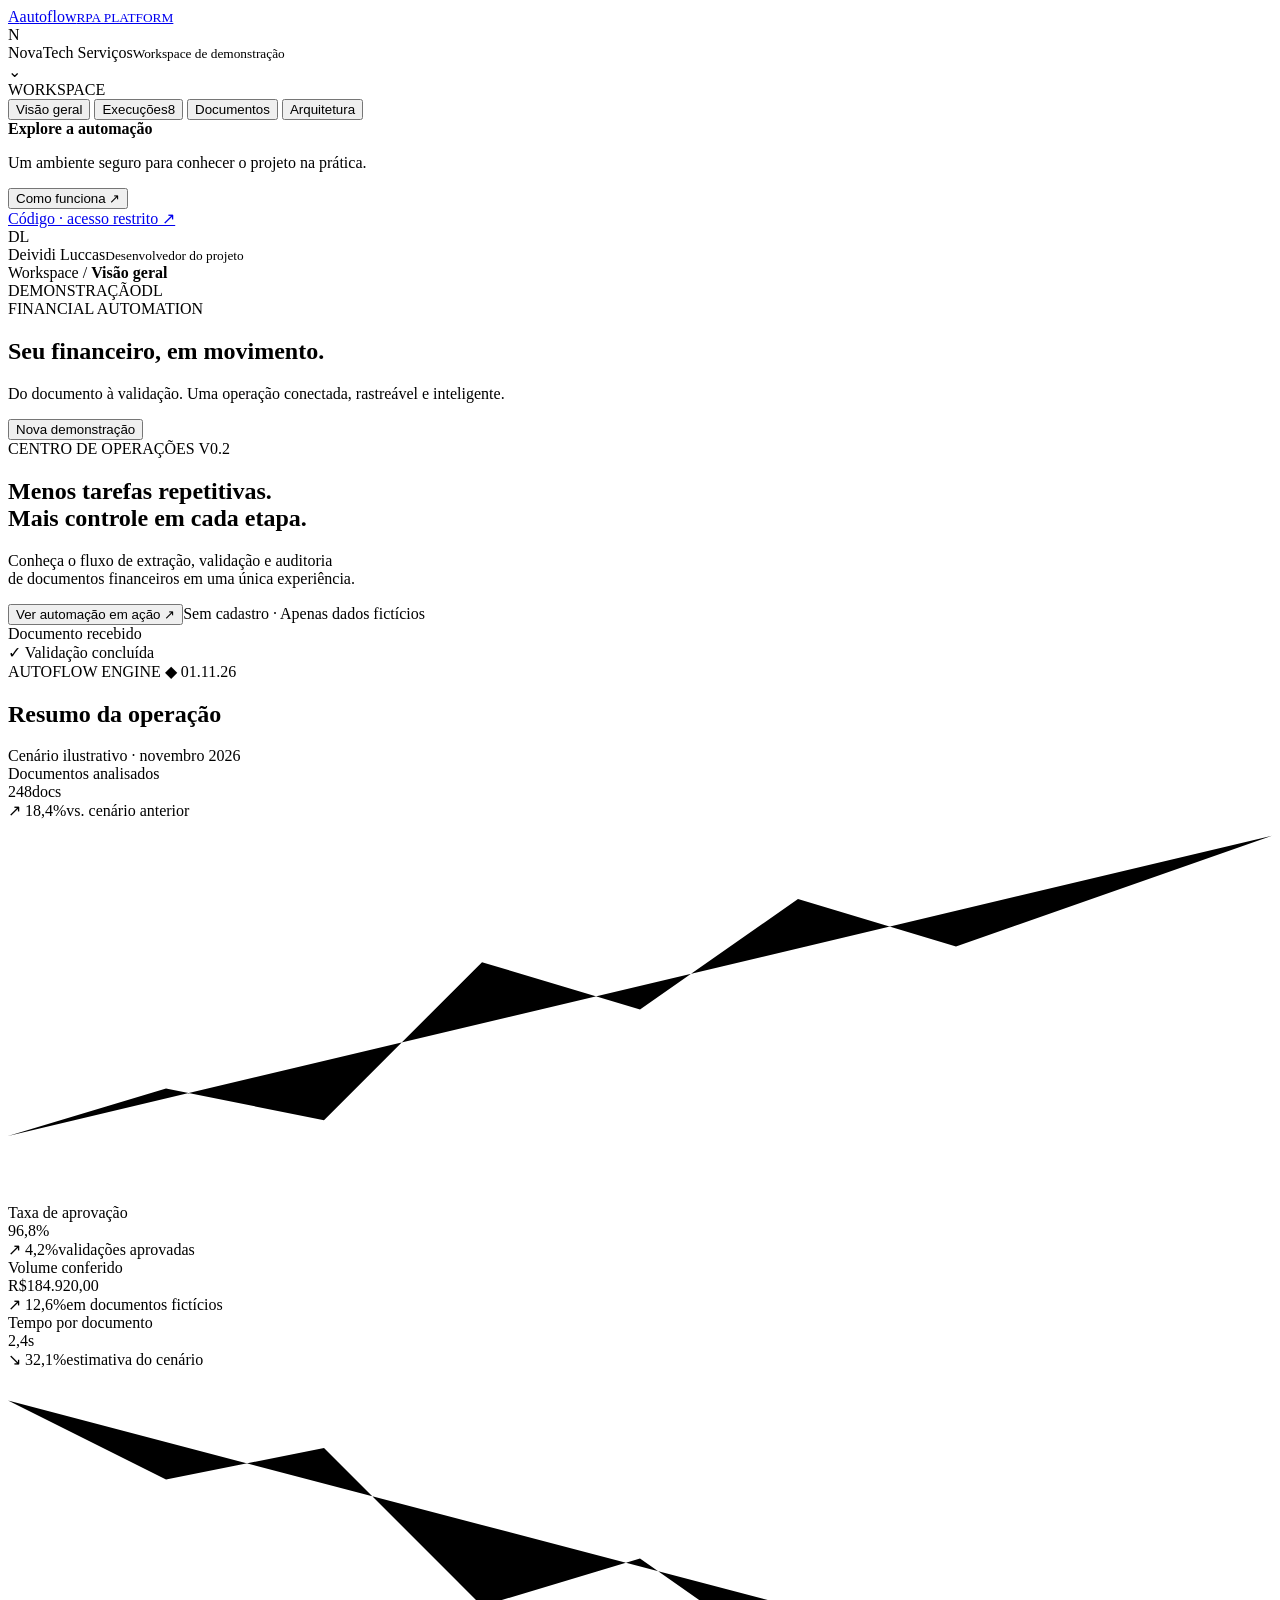
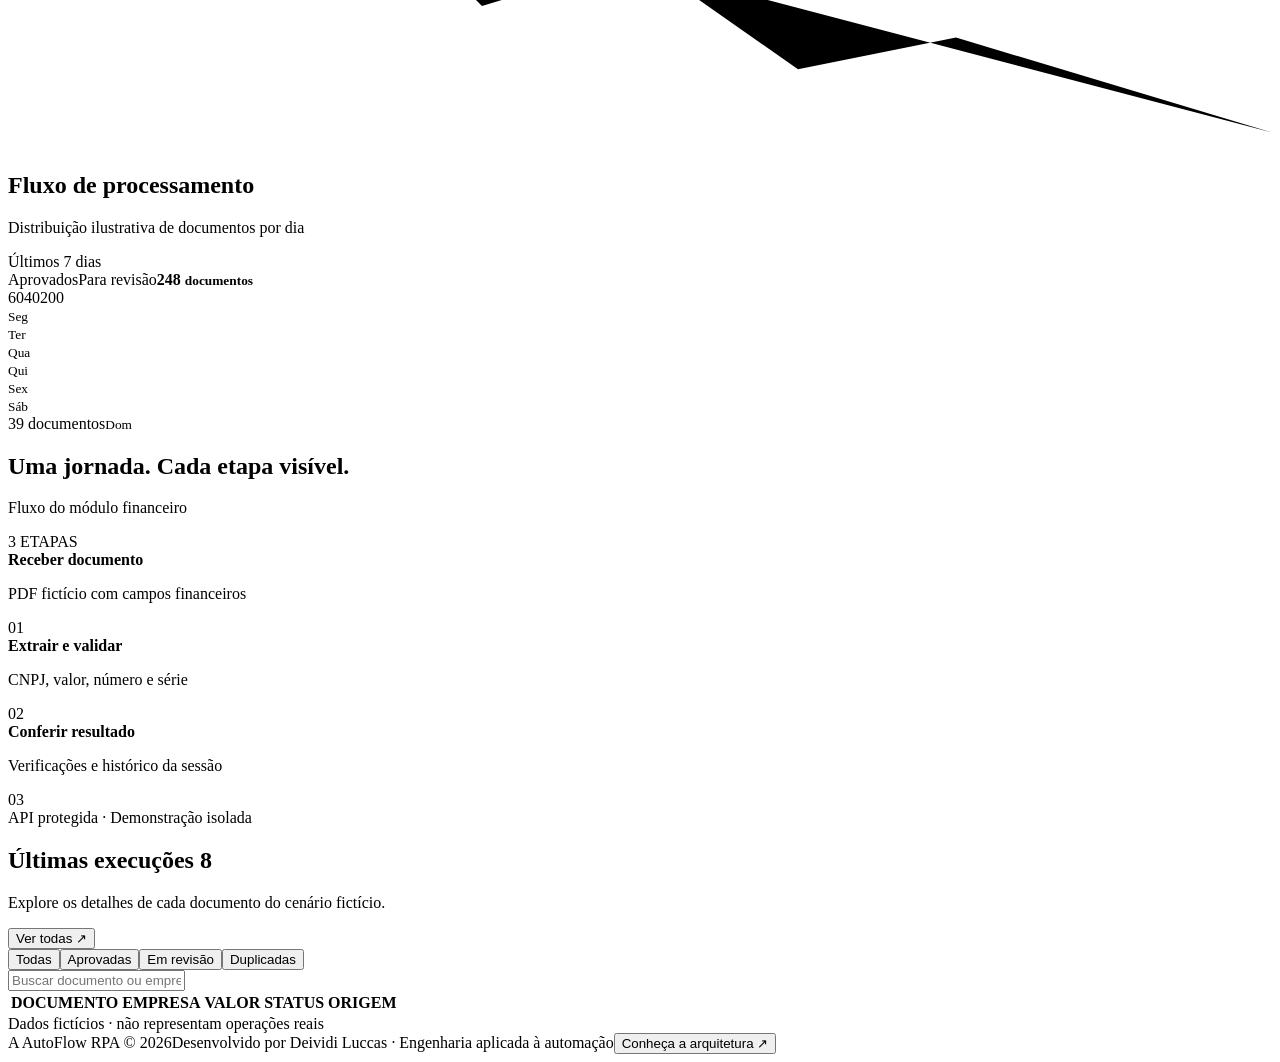
==== backend/app/static/index.html @ 74c620d6 "security: protect demo rate limits uploads browser policies and dependency builds" ====
<!doctype html>
<html lang="pt-BR">
<head>
  <meta charset="UTF-8"><meta name="viewport" content="width=device-width,initial-scale=1">
  <title>AutoFlow RPA | Centro de operações</title>
  <meta name="description" content="Demonstração interativa do AutoFlow RPA: automação financeira, validação de documentos e auditoria.">
  <link rel="stylesheet" href="/assets/style.css?v=automation-1">
  <script src="/assets/app.js?v=automation-1" defer></script>
</head>
<body>
<div class="app-shell">
<aside class="sidebar">
  <a class="brand" href="/" aria-label="AutoFlow início"><span class="brand-symbol">A<span></span></span><span>auto<span class="brand-light">flow</span><small>RPA PLATFORM</small></span></a>
  <div class="workspace"><span class="workspace-avatar">N</span><div>NovaTech Serviços<small>Workspace de demonstração</small></div><span class="chevron">⌄</span></div>
  <span class="nav-label">WORKSPACE</span>
  <nav aria-label="Navegação principal">
    <button class="nav-item active" data-view="overview"><span data-icon="dashboard"></span>Visão geral<span class="nav-active-dot"></span></button>
    <button class="nav-item" data-view="history"><span data-icon="activity"></span>Execuções<span class="nav-count">8</span></button>
    <button class="nav-item" id="nav-documents"><span data-icon="file"></span>Documentos</button>
    <button class="nav-item" id="nav-architecture"><span data-icon="layers"></span>Arquitetura</button>
  </nav>
  <div class="sidebar-bottom"><div class="demo-card"><span class="tiny-orbit"></span><strong>Explore a automação</strong><p>Um ambiente seguro para conhecer o projeto na prática.</p><button id="tour-button">Como funciona <span>↗</span></button></div><a class="source-link" href="https://github.com/DeividiLuccasdev/autoflow-rpa" target="_blank" rel="noopener"><span data-icon="code"></span>Código · acesso restrito ↗</a><div class="profile"><span class="profile-avatar">DL</span><div>Deividi Luccas<small>Desenvolvedor do projeto</small></div></div></div>
</aside>
<main>
  <header class="topbar"><div class="breadcrumb">Workspace <span>/</span> <strong id="breadcrumb-name">Visão geral</strong></div><div class="topbar-right"><span class="demo-badge"><i></i> DEMONSTRAÇÃO</span><a href="/docs" target="_blank" rel="noopener" class="icon-link" aria-label="Documentação da API"><span data-icon="code"></span></a><span class="top-avatar">DL</span></div></header>
  <div class="content">
    <section class="page-heading"><div><div class="eyebrow"><span></span> FINANCIAL AUTOMATION</div><h1 id="page-title">Seu financeiro, em movimento.</h1><p>Do documento à validação. Uma operação conectada, rastreável e inteligente.</p></div><button class="primary-button" id="new-execution"><span data-icon="plus"></span>Nova demonstração</button></section>
    <section class="hero-panel" id="hero-panel"><div class="hero-copy"><div class="hero-kicker"><span class="live-dot"></span> CENTRO DE OPERAÇÕES <span class="version">V0.2</span></div><h2>Menos tarefas repetitivas.<br><span>Mais controle em cada etapa.</span></h2><p>Conheça o fluxo de extração, validação e auditoria<br class="desktop-break"> de documentos financeiros em uma única experiência.</p><div class="hero-actions"><button id="hero-start">Ver automação em ação <span>↗</span></button><span class="hero-note">Sem cadastro · Apenas dados fictícios</span></div></div><div class="orbital-art" aria-hidden="true"><div class="orbit orbit-one"></div><div class="orbit orbit-two"></div><div class="orbit orbit-three"></div><div class="orbit-cross"></div><div class="core"><span data-icon="bolt"></span></div><div class="orbit-tag tag-one"><span data-icon="file"></span> Documento recebido <i></i></div><div class="orbit-tag tag-two"><span class="check-mini">✓</span> Validação concluída</div><div class="orbit-coordinate">AUTOFLOW ENGINE <span>◆</span> 01.11.26</div><div class="spark spark-one"></div><div class="spark spark-two"></div></div></section>
    <div class="section-top"><h2>Resumo da operação</h2><span class="muted-label"><i class="small-dot"></i> Cenário ilustrativo · novembro 2026</span></div>
    <section class="metrics" aria-label="Indicadores demonstrativos">
      <article class="metric-card"><div class="metric-label">Documentos analisados<span class="metric-icon cyan" data-icon="file"></span></div><div class="metric-value" id="metric-total">248<span class="metric-unit">docs</span></div><div class="metric-bottom"><span class="metric-trend">↗ 18,4%</span><span>vs. cenário anterior</span><svg viewBox="0 0 80 24" class="sparkline" aria-hidden="true"><path d="M0 20 L10 17 L20 19 L30 9 L40 12 L50 5 L60 8 L80 1"/></svg></div></article>
      <article class="metric-card"><div class="metric-label">Taxa de aprovação<span class="metric-icon purple" data-icon="shield"></span></div><div class="metric-value">96,8<span class="metric-unit">%</span></div><div class="metric-bottom"><span class="metric-trend">↗ 4,2%</span><span>validações aprovadas</span><div class="mini-bars" aria-hidden="true"><i></i><i></i><i></i><i></i><i></i><i></i><i></i></div></div></article>
      <article class="metric-card"><div class="metric-label">Volume conferido<span class="metric-icon green" data-icon="wallet"></span></div><div class="metric-value"><span class="currency">R$</span>184.920<span class="metric-unit">,00</span></div><div class="metric-bottom"><span class="metric-trend">↗ 12,6%</span><span>em documentos fictícios</span></div></article>
      <article class="metric-card"><div class="metric-label">Tempo por documento<span class="metric-icon orange" data-icon="clock"></span></div><div class="metric-value">2,4<span class="metric-unit">s</span></div><div class="metric-bottom"><span class="metric-trend">↘ 32,1%</span><span>estimativa do cenário</span><svg viewBox="0 0 80 24" class="sparkline purple-line" aria-hidden="true"><path d="M0 2 L10 7 L20 5 L30 15 L40 12 L50 19 L60 17 L80 23"/></svg></div></article>
    </section>
    <section class="middle-grid" id="middle-grid"><article class="panel chart-panel"><div class="panel-heading"><div><h2>Fluxo de processamento</h2><p>Distribuição ilustrativa de documentos por dia</p></div><span class="period-chip">Últimos 7 dias</span></div><div class="chart-legend"><span><i class="cyan-dot"></i>Aprovados</span><span><i class="purple-dot"></i>Para revisão</span><strong>248 <small>documentos</small></strong></div><div class="chart"><div class="chart-grid"><span>60</span><span>40</span><span>20</span><span>0</span></div><div class="bars" aria-label="Gráfico ilustrativo: 26 a 39 documentos por dia"><div><span class="bar" style="--h:48%;--r:9%"></span><small>Seg</small></div><div><span class="bar" style="--h:63%;--r:13%"></span><small>Ter</small></div><div><span class="bar" style="--h:55%;--r:7%"></span><small>Qua</small></div><div><span class="bar" style="--h:77%;--r:12%"></span><small>Qui</small></div><div><span class="bar" style="--h:68%;--r:8%"></span><small>Sex</small></div><div><span class="bar" style="--h:87%;--r:11%"></span><small>Sáb</small></div><div class="today-bar"><span class="chart-tooltip">39 documentos</span><span class="bar" style="--h:72%;--r:6%"></span><small>Dom</small></div></div></div></article><article class="panel pipeline-panel"><div class="panel-heading"><div><h2>Uma jornada. Cada etapa visível.</h2><p>Fluxo do módulo financeiro</p></div><span class="pipeline-badge">3 ETAPAS</span></div><div class="pipeline-step"><span class="step-node cyan"><span data-icon="file"></span></span><div><strong>Receber documento</strong><p>PDF fictício com campos financeiros</p></div><span class="step-number">01</span></div><div class="pipeline-step"><span class="step-node purple"><span data-icon="scan"></span></span><div><strong>Extrair e validar</strong><p>CNPJ, valor, número e série</p></div><span class="step-number">02</span></div><div class="pipeline-step"><span class="step-node green"><span data-icon="shield"></span></span><div><strong>Conferir resultado</strong><p>Verificações e histórico da sessão</p></div><span class="step-number">03</span></div><div class="pipeline-footer"><span data-icon="lock"></span>API protegida · Demonstração isolada</div></article></section>
    <section class="panel history-panel" id="history-panel"><div class="panel-heading"><div><h2>Últimas execuções <span class="count-pill" id="record-count">8</span></h2><p>Explore os detalhes de cada documento do cenário fictício.</p></div><button class="text-button" id="all-executions">Ver todas <span>↗</span></button></div><div class="table-toolbar"><div class="filter-tabs" role="group" aria-label="Filtrar execuções"><button class="selected" data-filter="all">Todas</button><button data-filter="approved">Aprovadas</button><button data-filter="review">Em revisão</button><button data-filter="duplicate">Duplicadas</button></div><label class="search-box"><span data-icon="search"></span><input id="search" placeholder="Buscar documento ou empresa" aria-label="Buscar documento ou empresa"></label></div><div class="table-scroll"><table><thead><tr><th>DOCUMENTO</th><th>EMPRESA</th><th>VALOR</th><th>STATUS</th><th>ORIGEM</th><th></th></tr></thead><tbody id="history-body"></tbody></table></div><div class="table-footer"><span id="table-summary"></span><span><i class="small-dot"></i> Dados fictícios · não representam operações reais</span></div></section>
    <footer class="footer"><span><span class="footer-logo">A</span> AutoFlow RPA <span>© 2026</span></span><span>Desenvolvido por Deividi Luccas <i>·</i> Engenharia aplicada à automação</span><button id="footer-architecture">Conheça a arquitetura ↗</button></footer>
  </div>
</main></div>
<dialog id="upload-dialog"><div class="dialog-header"><div><span class="eyebrow">EXPERIMENTE O AUTOFLOW</span><h2>Do PDF à validação.</h2></div><button class="close-button" aria-label="Fechar" data-close="upload-dialog">✕</button></div><p class="dialog-description">Baixe o documento fictício e envie-o abaixo. A extração usa o backend real; o resultado fica somente nesta sessão do navegador.</p><a class="sample-link" href="/demo/sample" download><span data-icon="file"></span><div>Nota fiscal de demonstração<small>PDF · NovaTech · R$ 123,45</small></div><span>Baixar exemplo ↓</span></a><label class="dropzone" id="dropzone"><input type="file" id="pdf-input" accept="application/pdf"><span class="upload-glyph" data-icon="upload"></span><strong>Clique ou arraste o PDF de exemplo</strong><small>Somente o documento fornecido · até 64 KB</small></label><div id="upload-result" aria-live="polite"></div><p class="privacy-note"><span data-icon="lock"></span>Nenhuma chave de API é exposta. Não envie documentos reais.</p></dialog>
<dialog id="details-dialog"><div class="dialog-header"><div><span class="eyebrow">RASTREABILIDADE</span><h2 id="detail-title"></h2></div><button class="close-button" aria-label="Fechar" data-close="details-dialog">✕</button></div><div id="detail-content"></div></dialog>
<dialog id="architecture-dialog"><div class="dialog-header"><div><span class="eyebrow">POR TRÁS DA EXPERIÊNCIA</span><h2>Construído para automatizar.</h2></div><button class="close-button" aria-label="Fechar" data-close="architecture-dialog">✕</button></div><p class="dialog-description">Projeto de portfólio independente, com empresas e documentos fictícios. A interface desta versão é servida pelo FastAPI.</p><div class="architecture-flow"><span>Interface web</span><b>→</b><span>FastAPI</span><b>→</b><span>PostgreSQL</span></div><div class="architecture-cards"><article><span data-icon="shield"></span><h3>Consistência</h3><p>Transações, restrições únicas e validações determinísticas.</p></article><article><span data-icon="activity"></span><h3>Processamento assíncrono</h3><p>Celery + Redis no projeto completo. Desativados nesta hospedagem gratuita.</p></article><article><span data-icon="code"></span><h3>Qualidade verificável</h3><p>Testes de integração e concorrência no PostgreSQL, CI e deploy após aprovação.</p></article></div><div class="scope-note"><strong>Escopo da demonstração</strong><p>Indicadores e histórico iniciais são ilustrativos. O PDF de exemplo passa pelo extrator real, sem gravar em banco público. Next.js, Playwright, OCR e IA são evoluções planejadas.</p></div><a class="primary-button architecture-source" href="https://github.com/DeividiLuccasdev/autoflow-rpa" target="_blank" rel="noopener">Ver repositório privado no GitHub ↗</a></dialog>
<dialog id="automation-dialog" class="automation-dialog"><div class="dialog-header"><div><span class="eyebrow">AUTOMAÇÃO EM AÇÃO</span><h2>Uma nota. Dois sistemas.</h2></div><button class="close-button" aria-label="Fechar" data-close="automation-dialog">✕</button></div><p class="dialog-description">O backend executa cada etapa: lê o PDF de exemplo, consulta a origem, confere valores, registra no destino e confirma o resultado.</p><div class="system-grid"><article><span class="system-label">01 / SISTEMA DE ORIGEM</span><h3>NovaTech ERP</h3><small>Conta a pagar CP-2026-0042</small><strong>R$ 123,45</strong><span class="system-state" id="source-state">Aguardando consulta</span></article><div class="system-arrow">→</div><article><span class="system-label">02 / SISTEMA DE DESTINO</span><h3>Orbit Finance</h3><small>Lançamentos desta sessão</small><strong id="target-count">0 registros</strong><span class="system-state" id="target-state">Aguardando automação</span></article></div><div id="automation-steps" class="automation-steps"></div><div id="automation-summary" aria-live="polite"></div><button class="primary-button automation-start" id="automation-start">Iniciar automação →</button><p class="privacy-note">Sistemas simulados · Estado temporário por até 15 minutos · Sem pagamentos reais</p></dialog>
<div id="toast" role="status"></div>
</body></html>
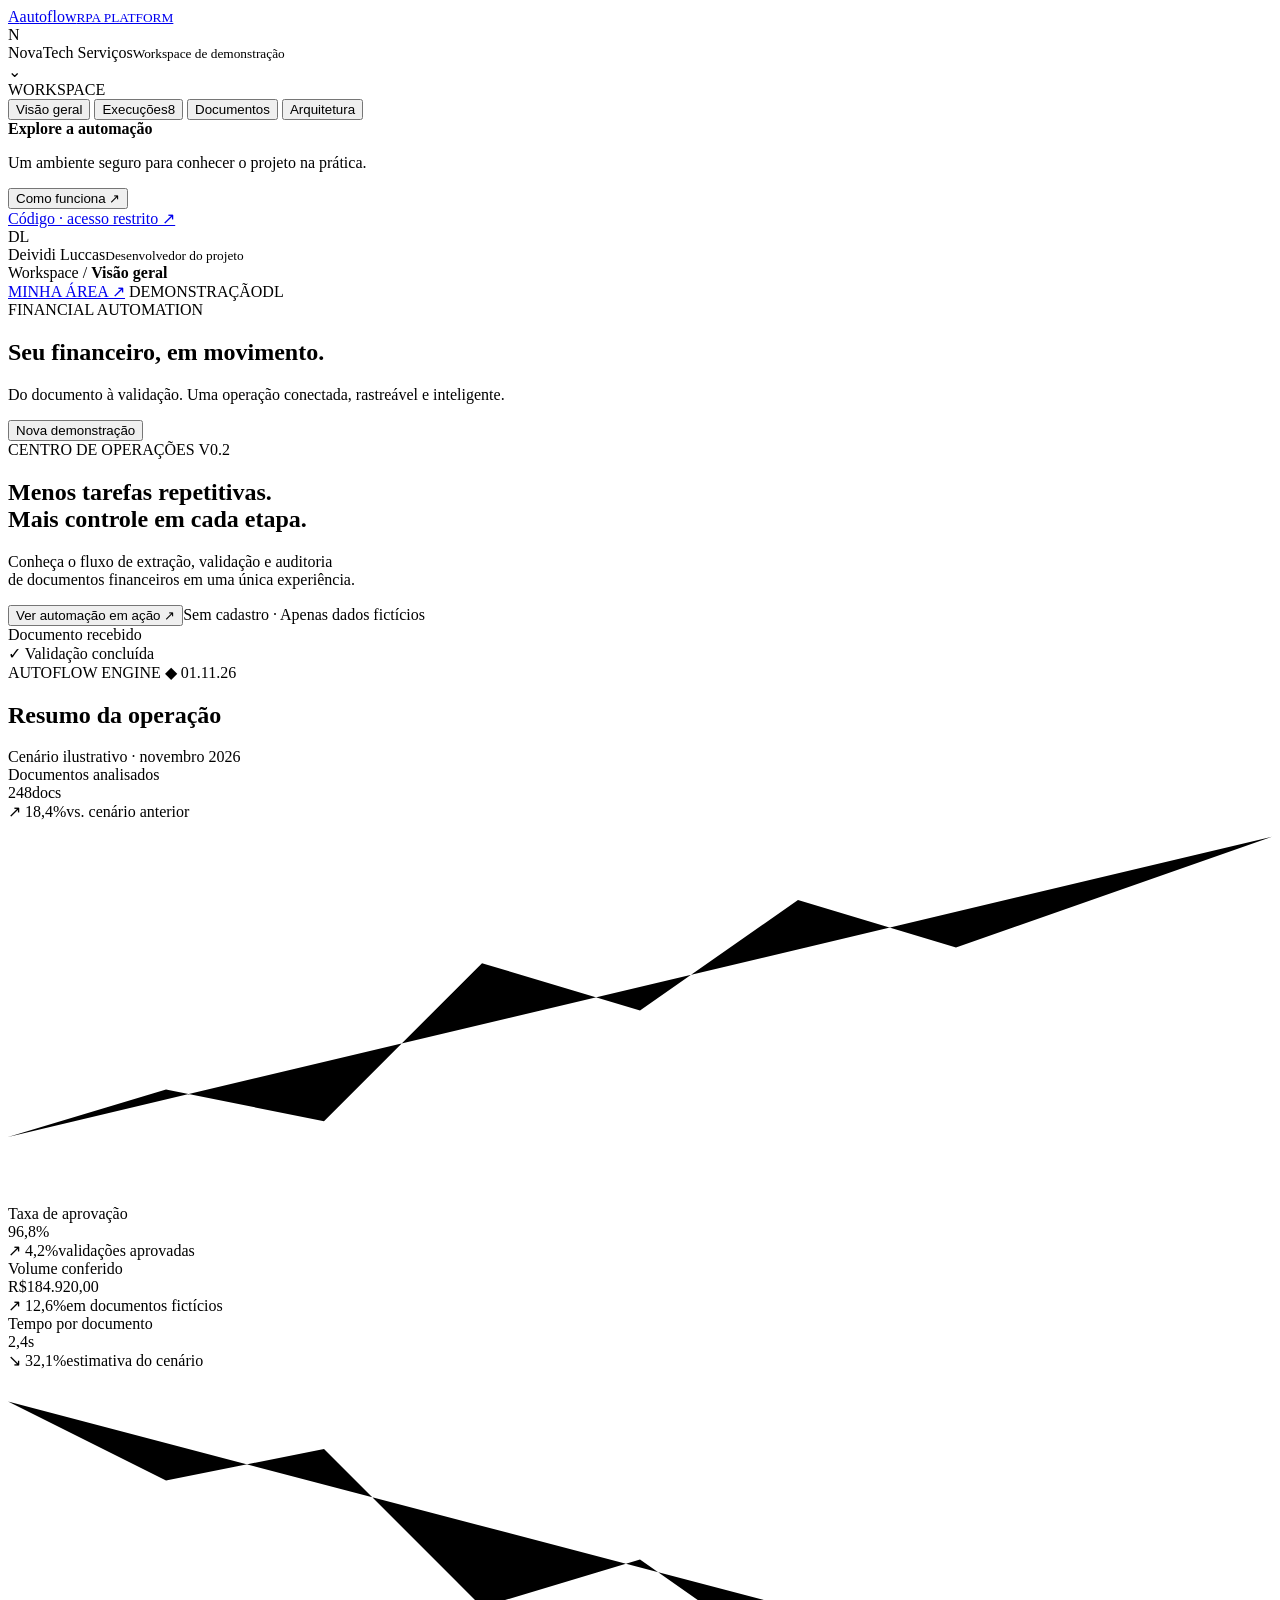
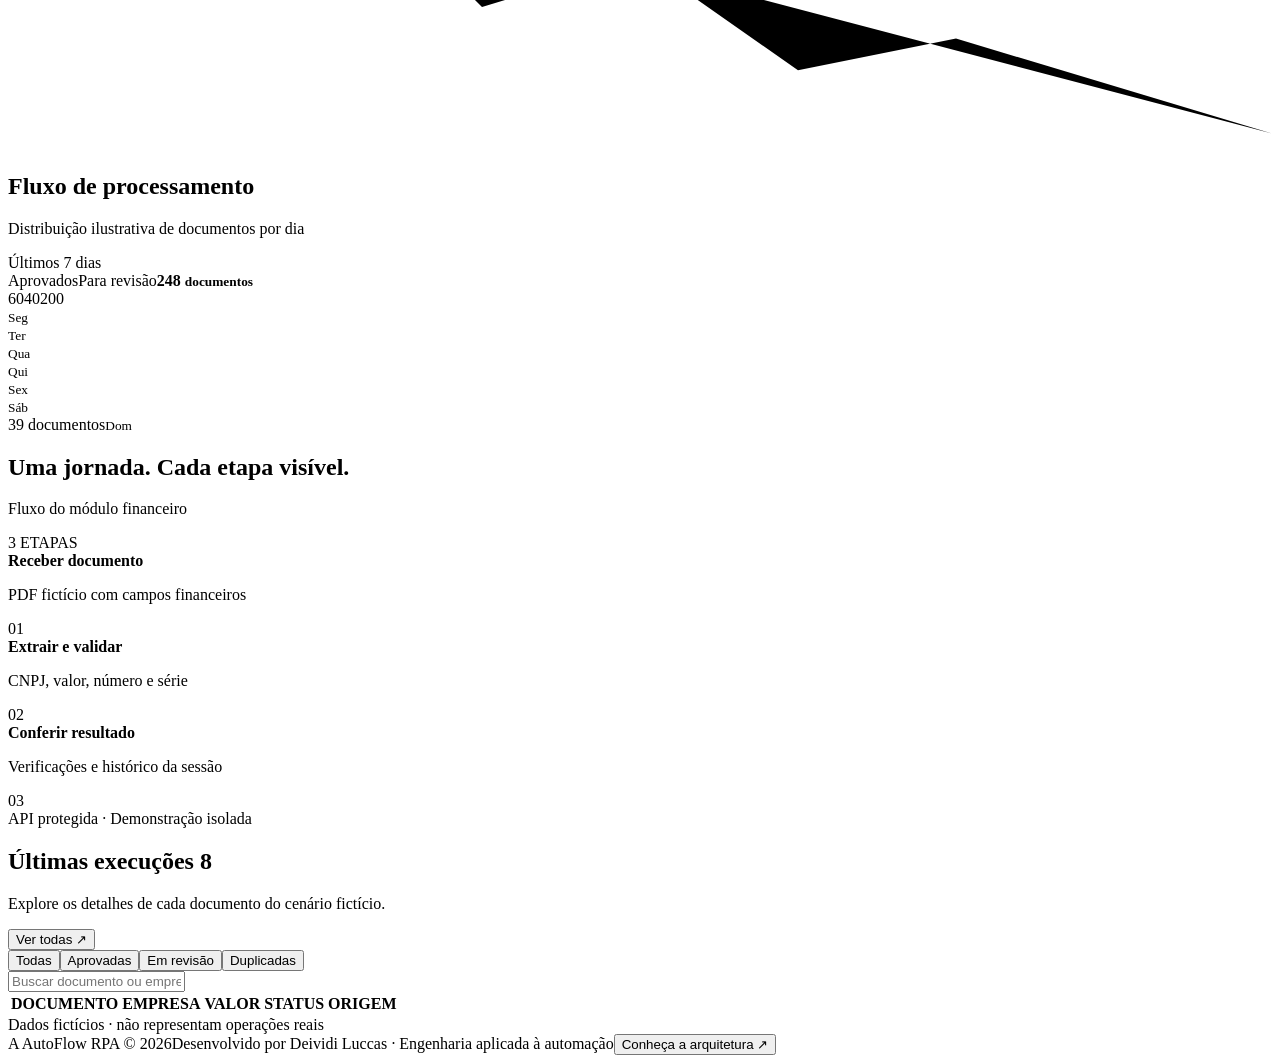
==== commit 70b64f42: "feat: invite-only accounts and owner-isolated financial workspace" ====
--- a/backend/app/static/index.html
+++ b/backend/app/static/index.html
@@ -22,7 +22,7 @@
   <div class="sidebar-bottom"><div class="demo-card"><span class="tiny-orbit"></span><strong>Explore a automação</strong><p>Um ambiente seguro para conhecer o projeto na prática.</p><button id="tour-button">Como funciona <span>↗</span></button></div><a class="source-link" href="https://github.com/DeividiLuccasdev/autoflow-rpa" target="_blank" rel="noopener"><span data-icon="code"></span>Código · acesso restrito ↗</a><div class="profile"><span class="profile-avatar">DL</span><div>Deividi Luccas<small>Desenvolvedor do projeto</small></div></div></div>
 </aside>
 <main>
-  <header class="topbar"><div class="breadcrumb">Workspace <span>/</span> <strong id="breadcrumb-name">Visão geral</strong></div><div class="topbar-right"><span class="demo-badge"><i></i> DEMONSTRAÇÃO</span><a href="/docs" target="_blank" rel="noopener" class="icon-link" aria-label="Documentação da API"><span data-icon="code"></span></a><span class="top-avatar">DL</span></div></header>
+  <header class="topbar"><div class="breadcrumb">Workspace <span>/</span> <strong id="breadcrumb-name">Visão geral</strong></div><div class="topbar-right"><a href="/workspace" class="demo-badge">MINHA ÁREA ↗</a><span class="demo-badge"><i></i> DEMONSTRAÇÃO</span><a href="/docs" target="_blank" rel="noopener" class="icon-link" aria-label="Documentação da API"><span data-icon="code"></span></a><span class="top-avatar">DL</span></div></header>
   <div class="content">
     <section class="page-heading"><div><div class="eyebrow"><span></span> FINANCIAL AUTOMATION</div><h1 id="page-title">Seu financeiro, em movimento.</h1><p>Do documento à validação. Uma operação conectada, rastreável e inteligente.</p></div><button class="primary-button" id="new-execution"><span data-icon="plus"></span>Nova demonstração</button></section>
     <section class="hero-panel" id="hero-panel"><div class="hero-copy"><div class="hero-kicker"><span class="live-dot"></span> CENTRO DE OPERAÇÕES <span class="version">V0.2</span></div><h2>Menos tarefas repetitivas.<br><span>Mais controle em cada etapa.</span></h2><p>Conheça o fluxo de extração, validação e auditoria<br class="desktop-break"> de documentos financeiros em uma única experiência.</p><div class="hero-actions"><button id="hero-start">Ver automação em ação <span>↗</span></button><span class="hero-note">Sem cadastro · Apenas dados fictícios</span></div></div><div class="orbital-art" aria-hidden="true"><div class="orbit orbit-one"></div><div class="orbit orbit-two"></div><div class="orbit orbit-three"></div><div class="orbit-cross"></div><div class="core"><span data-icon="bolt"></span></div><div class="orbit-tag tag-one"><span data-icon="file"></span> Documento recebido <i></i></div><div class="orbit-tag tag-two"><span class="check-mini">✓</span> Validação concluída</div><div class="orbit-coordinate">AUTOFLOW ENGINE <span>◆</span> 01.11.26</div><div class="spark spark-one"></div><div class="spark spark-two"></div></div></section>
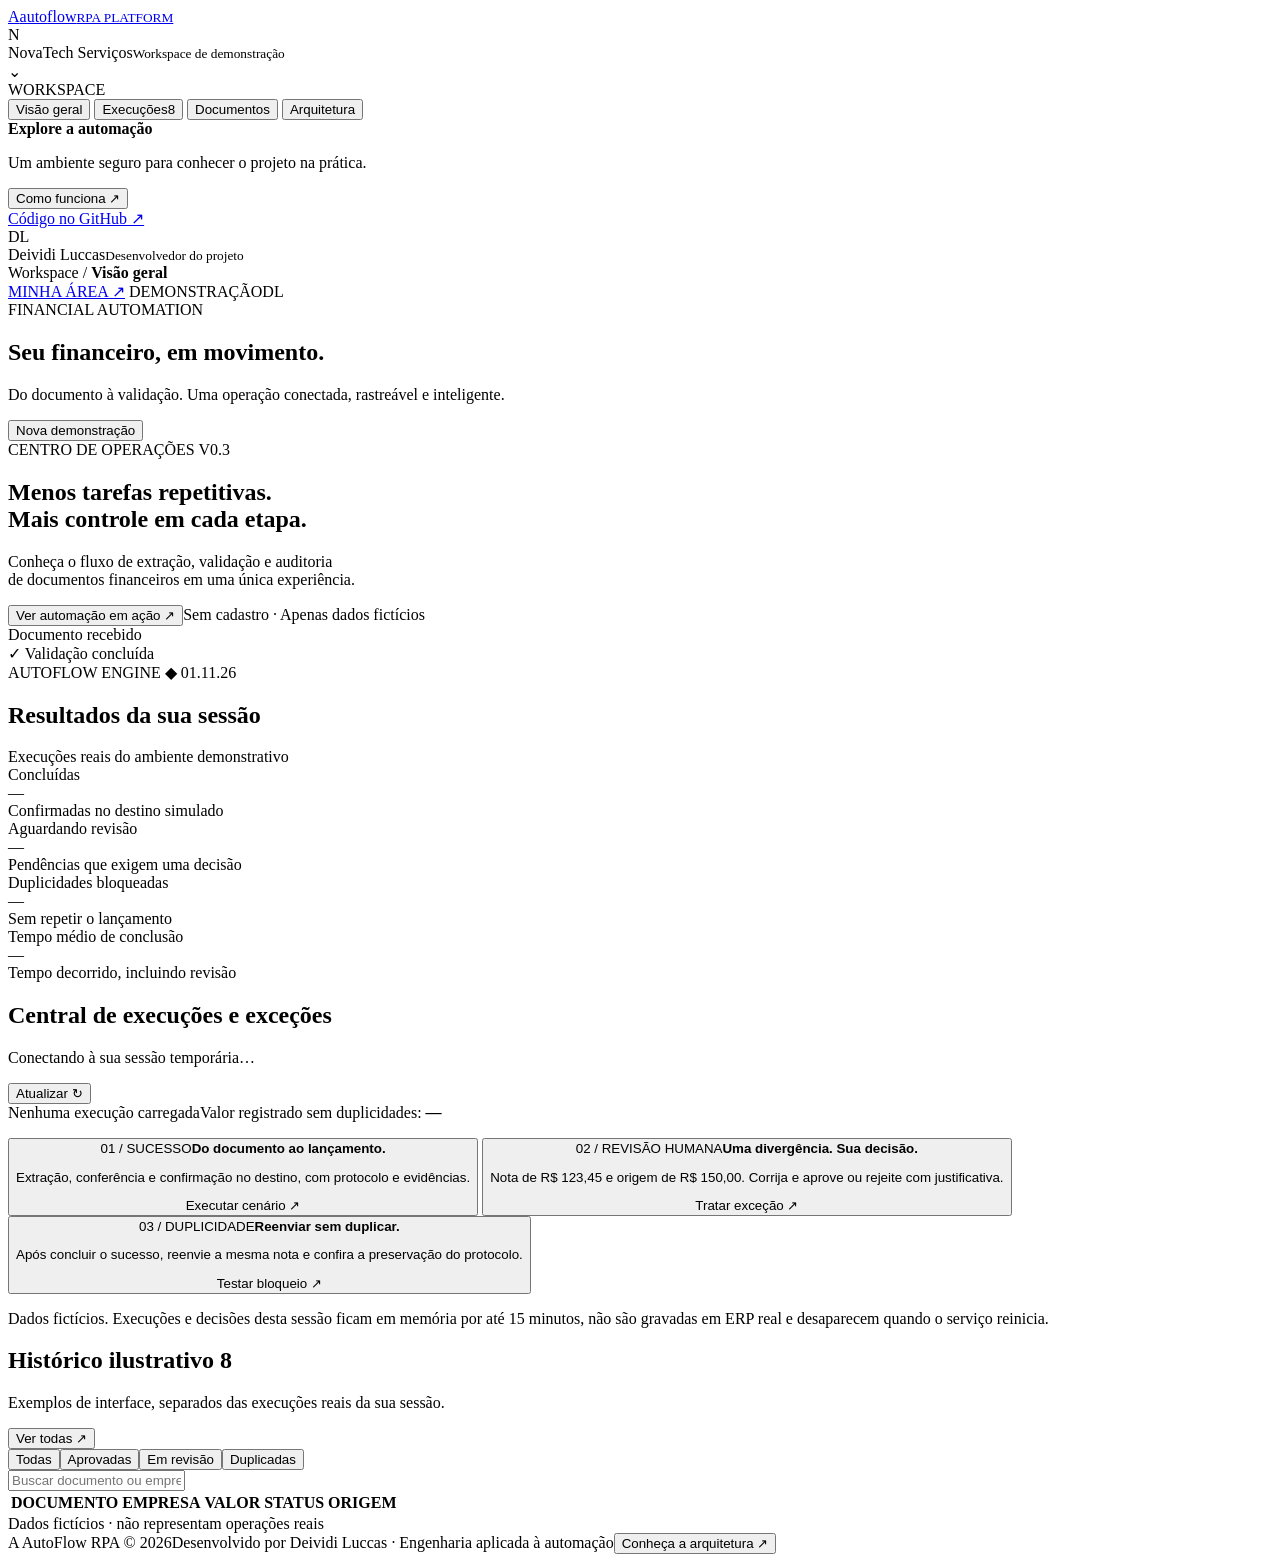
==== commit 5138675b: "Adiciona cenários de automação, revisão humana e métricas da sessão" ====
--- a/backend/app/static/index.html
+++ b/backend/app/static/index.html
@@ -4,8 +4,9 @@
   <meta charset="UTF-8"><meta name="viewport" content="width=device-width,initial-scale=1">
   <title>AutoFlow RPA | Centro de operações</title>
   <meta name="description" content="Demonstração interativa do AutoFlow RPA: automação financeira, validação de documentos e auditoria.">
-  <link rel="stylesheet" href="/assets/style.css?v=automation-1">
-  <script src="/assets/app.js?v=automation-1" defer></script>
+  <link rel="stylesheet" href="/assets/style.css?v=operations-2">
+  <script src="/assets/app.js?v=operations-2" defer></script>
+  <script src="/assets/operations.js?v=operations-2" defer></script>
 </head>
 <body>
 <div class="app-shell">
@@ -19,28 +20,44 @@
     <button class="nav-item" id="nav-documents"><span data-icon="file"></span>Documentos</button>
     <button class="nav-item" id="nav-architecture"><span data-icon="layers"></span>Arquitetura</button>
   </nav>
-  <div class="sidebar-bottom"><div class="demo-card"><span class="tiny-orbit"></span><strong>Explore a automação</strong><p>Um ambiente seguro para conhecer o projeto na prática.</p><button id="tour-button">Como funciona <span>↗</span></button></div><a class="source-link" href="https://github.com/DeividiLuccasdev/autoflow-rpa" target="_blank" rel="noopener"><span data-icon="code"></span>Código · acesso restrito ↗</a><div class="profile"><span class="profile-avatar">DL</span><div>Deividi Luccas<small>Desenvolvedor do projeto</small></div></div></div>
+  <div class="sidebar-bottom"><div class="demo-card"><span class="tiny-orbit"></span><strong>Explore a automação</strong><p>Um ambiente seguro para conhecer o projeto na prática.</p><button id="tour-button">Como funciona <span>↗</span></button></div><a class="source-link" href="https://github.com/DeividiLuccasdev/autoflow-rpa" target="_blank" rel="noopener"><span data-icon="code"></span>Código no GitHub ↗</a><div class="profile"><span class="profile-avatar">DL</span><div>Deividi Luccas<small>Desenvolvedor do projeto</small></div></div></div>
 </aside>
 <main>
   <header class="topbar"><div class="breadcrumb">Workspace <span>/</span> <strong id="breadcrumb-name">Visão geral</strong></div><div class="topbar-right"><a href="/workspace" class="demo-badge">MINHA ÁREA ↗</a><span class="demo-badge"><i></i> DEMONSTRAÇÃO</span><a href="/docs" target="_blank" rel="noopener" class="icon-link" aria-label="Documentação da API"><span data-icon="code"></span></a><span class="top-avatar">DL</span></div></header>
   <div class="content">
     <section class="page-heading"><div><div class="eyebrow"><span></span> FINANCIAL AUTOMATION</div><h1 id="page-title">Seu financeiro, em movimento.</h1><p>Do documento à validação. Uma operação conectada, rastreável e inteligente.</p></div><button class="primary-button" id="new-execution"><span data-icon="plus"></span>Nova demonstração</button></section>
-    <section class="hero-panel" id="hero-panel"><div class="hero-copy"><div class="hero-kicker"><span class="live-dot"></span> CENTRO DE OPERAÇÕES <span class="version">V0.2</span></div><h2>Menos tarefas repetitivas.<br><span>Mais controle em cada etapa.</span></h2><p>Conheça o fluxo de extração, validação e auditoria<br class="desktop-break"> de documentos financeiros em uma única experiência.</p><div class="hero-actions"><button id="hero-start">Ver automação em ação <span>↗</span></button><span class="hero-note">Sem cadastro · Apenas dados fictícios</span></div></div><div class="orbital-art" aria-hidden="true"><div class="orbit orbit-one"></div><div class="orbit orbit-two"></div><div class="orbit orbit-three"></div><div class="orbit-cross"></div><div class="core"><span data-icon="bolt"></span></div><div class="orbit-tag tag-one"><span data-icon="file"></span> Documento recebido <i></i></div><div class="orbit-tag tag-two"><span class="check-mini">✓</span> Validação concluída</div><div class="orbit-coordinate">AUTOFLOW ENGINE <span>◆</span> 01.11.26</div><div class="spark spark-one"></div><div class="spark spark-two"></div></div></section>
-    <div class="section-top"><h2>Resumo da operação</h2><span class="muted-label"><i class="small-dot"></i> Cenário ilustrativo · novembro 2026</span></div>
-    <section class="metrics" aria-label="Indicadores demonstrativos">
-      <article class="metric-card"><div class="metric-label">Documentos analisados<span class="metric-icon cyan" data-icon="file"></span></div><div class="metric-value" id="metric-total">248<span class="metric-unit">docs</span></div><div class="metric-bottom"><span class="metric-trend">↗ 18,4%</span><span>vs. cenário anterior</span><svg viewBox="0 0 80 24" class="sparkline" aria-hidden="true"><path d="M0 20 L10 17 L20 19 L30 9 L40 12 L50 5 L60 8 L80 1"/></svg></div></article>
-      <article class="metric-card"><div class="metric-label">Taxa de aprovação<span class="metric-icon purple" data-icon="shield"></span></div><div class="metric-value">96,8<span class="metric-unit">%</span></div><div class="metric-bottom"><span class="metric-trend">↗ 4,2%</span><span>validações aprovadas</span><div class="mini-bars" aria-hidden="true"><i></i><i></i><i></i><i></i><i></i><i></i><i></i></div></div></article>
-      <article class="metric-card"><div class="metric-label">Volume conferido<span class="metric-icon green" data-icon="wallet"></span></div><div class="metric-value"><span class="currency">R$</span>184.920<span class="metric-unit">,00</span></div><div class="metric-bottom"><span class="metric-trend">↗ 12,6%</span><span>em documentos fictícios</span></div></article>
-      <article class="metric-card"><div class="metric-label">Tempo por documento<span class="metric-icon orange" data-icon="clock"></span></div><div class="metric-value">2,4<span class="metric-unit">s</span></div><div class="metric-bottom"><span class="metric-trend">↘ 32,1%</span><span>estimativa do cenário</span><svg viewBox="0 0 80 24" class="sparkline purple-line" aria-hidden="true"><path d="M0 2 L10 7 L20 5 L30 15 L40 12 L50 19 L60 17 L80 23"/></svg></div></article>
+    <section class="hero-panel" id="hero-panel"><div class="hero-copy"><div class="hero-kicker"><span class="live-dot"></span> CENTRO DE OPERAÇÕES <span class="version">V0.3</span></div><h2>Menos tarefas repetitivas.<br><span>Mais controle em cada etapa.</span></h2><p>Conheça o fluxo de extração, validação e auditoria<br class="desktop-break"> de documentos financeiros em uma única experiência.</p><div class="hero-actions"><button id="hero-start">Ver automação em ação <span>↗</span></button><span class="hero-note">Sem cadastro · Apenas dados fictícios</span></div></div><div class="orbital-art" aria-hidden="true"><div class="orbit orbit-one"></div><div class="orbit orbit-two"></div><div class="orbit orbit-three"></div><div class="orbit-cross"></div><div class="core"><span data-icon="bolt"></span></div><div class="orbit-tag tag-one"><span data-icon="file"></span> Documento recebido <i></i></div><div class="orbit-tag tag-two"><span class="check-mini">✓</span> Validação concluída</div><div class="orbit-coordinate">AUTOFLOW ENGINE <span>◆</span> 01.11.26</div><div class="spark spark-one"></div><div class="spark spark-two"></div></div></section>
+    <div class="section-top"><h2>Resultados da sua sessão</h2><span class="muted-label">Execuções reais do ambiente demonstrativo</span></div>
+    <section class="metrics" aria-label="Indicadores da sessão atual">
+      <article class="metric-card"><div class="metric-label">Concluídas<span class="metric-icon cyan" data-icon="file"></span></div><div class="metric-value" id="session-completed">—</div><div class="metric-bottom">Confirmadas no destino simulado</div></article>
+      <article class="metric-card"><div class="metric-label">Aguardando revisão<span class="metric-icon orange" data-icon="scan"></span></div><div class="metric-value" id="session-review">—</div><div class="metric-bottom">Pendências que exigem uma decisão</div></article>
+      <article class="metric-card"><div class="metric-label">Duplicidades bloqueadas<span class="metric-icon purple" data-icon="shield"></span></div><div class="metric-value" id="session-duplicates">—</div><div class="metric-bottom">Sem repetir o lançamento</div></article>
+      <article class="metric-card"><div class="metric-label">Tempo médio de conclusão<span class="metric-icon green" data-icon="clock"></span></div><div class="metric-value" id="session-duration">—</div><div class="metric-bottom">Tempo decorrido, incluindo revisão</div></article>
     </section>
-    <section class="middle-grid" id="middle-grid"><article class="panel chart-panel"><div class="panel-heading"><div><h2>Fluxo de processamento</h2><p>Distribuição ilustrativa de documentos por dia</p></div><span class="period-chip">Últimos 7 dias</span></div><div class="chart-legend"><span><i class="cyan-dot"></i>Aprovados</span><span><i class="purple-dot"></i>Para revisão</span><strong>248 <small>documentos</small></strong></div><div class="chart"><div class="chart-grid"><span>60</span><span>40</span><span>20</span><span>0</span></div><div class="bars" aria-label="Gráfico ilustrativo: 26 a 39 documentos por dia"><div><span class="bar" style="--h:48%;--r:9%"></span><small>Seg</small></div><div><span class="bar" style="--h:63%;--r:13%"></span><small>Ter</small></div><div><span class="bar" style="--h:55%;--r:7%"></span><small>Qua</small></div><div><span class="bar" style="--h:77%;--r:12%"></span><small>Qui</small></div><div><span class="bar" style="--h:68%;--r:8%"></span><small>Sex</small></div><div><span class="bar" style="--h:87%;--r:11%"></span><small>Sáb</small></div><div class="today-bar"><span class="chart-tooltip">39 documentos</span><span class="bar" style="--h:72%;--r:6%"></span><small>Dom</small></div></div></div></article><article class="panel pipeline-panel"><div class="panel-heading"><div><h2>Uma jornada. Cada etapa visível.</h2><p>Fluxo do módulo financeiro</p></div><span class="pipeline-badge">3 ETAPAS</span></div><div class="pipeline-step"><span class="step-node cyan"><span data-icon="file"></span></span><div><strong>Receber documento</strong><p>PDF fictício com campos financeiros</p></div><span class="step-number">01</span></div><div class="pipeline-step"><span class="step-node purple"><span data-icon="scan"></span></span><div><strong>Extrair e validar</strong><p>CNPJ, valor, número e série</p></div><span class="step-number">02</span></div><div class="pipeline-step"><span class="step-node green"><span data-icon="shield"></span></span><div><strong>Conferir resultado</strong><p>Verificações e histórico da sessão</p></div><span class="step-number">03</span></div><div class="pipeline-footer"><span data-icon="lock"></span>API protegida · Demonstração isolada</div></article></section>
-    <section class="panel history-panel" id="history-panel"><div class="panel-heading"><div><h2>Últimas execuções <span class="count-pill" id="record-count">8</span></h2><p>Explore os detalhes de cada documento do cenário fictício.</p></div><button class="text-button" id="all-executions">Ver todas <span>↗</span></button></div><div class="table-toolbar"><div class="filter-tabs" role="group" aria-label="Filtrar execuções"><button class="selected" data-filter="all">Todas</button><button data-filter="approved">Aprovadas</button><button data-filter="review">Em revisão</button><button data-filter="duplicate">Duplicadas</button></div><label class="search-box"><span data-icon="search"></span><input id="search" placeholder="Buscar documento ou empresa" aria-label="Buscar documento ou empresa"></label></div><div class="table-scroll"><table><thead><tr><th>DOCUMENTO</th><th>EMPRESA</th><th>VALOR</th><th>STATUS</th><th>ORIGEM</th><th></th></tr></thead><tbody id="history-body"></tbody></table></div><div class="table-footer"><span id="table-summary"></span><span><i class="small-dot"></i> Dados fictícios · não representam operações reais</span></div></section>
+    <section class="panel operations-center" aria-labelledby="operations-title">
+      <div class="panel-heading"><div><h2 id="operations-title">Central de execuções e exceções</h2><p id="session-budget">Conectando à sua sessão temporária…</p></div><button type="button" class="text-button" id="refresh-session">Atualizar ↻</button></div>
+      <div class="session-totals"><span id="session-total">Nenhuma execução carregada</span><span>Valor registrado sem duplicidades: <strong id="session-volume">—</strong></span></div>
+      <p id="session-error" class="operation-error" role="status"></p>
+      <div id="session-runs" aria-live="polite"></div>
+      <div class="scenario-grid" aria-label="Escolher cenário de automação">
+        <button type="button" data-scenario="success"><span class="scenario-number">01 / SUCESSO</span><strong>Do documento ao lançamento.</strong><p>Extração, conferência e confirmação no destino, com protocolo e evidências.</p><span>Executar cenário ↗</span></button>
+        <button type="button" data-scenario="divergence"><span class="scenario-number">02 / REVISÃO HUMANA</span><strong>Uma divergência. Sua decisão.</strong><p>Nota de R$ 123,45 e origem de R$ 150,00. Corrija e aprove ou rejeite com justificativa.</p><span>Tratar exceção ↗</span></button>
+        <button type="button" data-scenario="duplicate"><span class="scenario-number">03 / DUPLICIDADE</span><strong>Reenviar sem duplicar.</strong><p>Após concluir o sucesso, reenvie a mesma nota e confira a preservação do protocolo.</p><span>Testar bloqueio ↗</span></button>
+      </div><p class="session-scope">Dados fictícios. Execuções e decisões desta sessão ficam em memória por até 15 minutos, não são gravadas em ERP real e desaparecem quando o serviço reinicia.</p>
+    </section>
+    <div id="middle-grid" class="hidden"></div>
+    <section class="panel history-panel" id="history-panel"><div class="panel-heading"><div><h2>Histórico ilustrativo <span class="count-pill" id="record-count">8</span></h2><p>Exemplos de interface, separados das execuções reais da sua sessão.</p></div><button class="text-button" id="all-executions">Ver todas <span>↗</span></button></div><div class="table-toolbar"><div class="filter-tabs" role="group" aria-label="Filtrar execuções"><button class="selected" data-filter="all">Todas</button><button data-filter="approved">Aprovadas</button><button data-filter="review">Em revisão</button><button data-filter="duplicate">Duplicadas</button></div><label class="search-box"><span data-icon="search"></span><input id="search" placeholder="Buscar documento ou empresa" aria-label="Buscar documento ou empresa"></label></div><div class="table-scroll"><table><thead><tr><th>DOCUMENTO</th><th>EMPRESA</th><th>VALOR</th><th>STATUS</th><th>ORIGEM</th><th></th></tr></thead><tbody id="history-body"></tbody></table></div><div class="table-footer"><span id="table-summary"></span><span><i class="small-dot"></i> Dados fictícios · não representam operações reais</span></div></section>
     <footer class="footer"><span><span class="footer-logo">A</span> AutoFlow RPA <span>© 2026</span></span><span>Desenvolvido por Deividi Luccas <i>·</i> Engenharia aplicada à automação</span><button id="footer-architecture">Conheça a arquitetura ↗</button></footer>
   </div>
 </main></div>
 <dialog id="upload-dialog"><div class="dialog-header"><div><span class="eyebrow">EXPERIMENTE O AUTOFLOW</span><h2>Do PDF à validação.</h2></div><button class="close-button" aria-label="Fechar" data-close="upload-dialog">✕</button></div><p class="dialog-description">Baixe o documento fictício e envie-o abaixo. A extração usa o backend real; o resultado fica somente nesta sessão do navegador.</p><a class="sample-link" href="/demo/sample" download><span data-icon="file"></span><div>Nota fiscal de demonstração<small>PDF · NovaTech · R$ 123,45</small></div><span>Baixar exemplo ↓</span></a><label class="dropzone" id="dropzone"><input type="file" id="pdf-input" accept="application/pdf"><span class="upload-glyph" data-icon="upload"></span><strong>Clique ou arraste o PDF de exemplo</strong><small>Somente o documento fornecido · até 64 KB</small></label><div id="upload-result" aria-live="polite"></div><p class="privacy-note"><span data-icon="lock"></span>Nenhuma chave de API é exposta. Não envie documentos reais.</p></dialog>
 <dialog id="details-dialog"><div class="dialog-header"><div><span class="eyebrow">RASTREABILIDADE</span><h2 id="detail-title"></h2></div><button class="close-button" aria-label="Fechar" data-close="details-dialog">✕</button></div><div id="detail-content"></div></dialog>
-<dialog id="architecture-dialog"><div class="dialog-header"><div><span class="eyebrow">POR TRÁS DA EXPERIÊNCIA</span><h2>Construído para automatizar.</h2></div><button class="close-button" aria-label="Fechar" data-close="architecture-dialog">✕</button></div><p class="dialog-description">Projeto de portfólio independente, com empresas e documentos fictícios. A interface desta versão é servida pelo FastAPI.</p><div class="architecture-flow"><span>Interface web</span><b>→</b><span>FastAPI</span><b>→</b><span>PostgreSQL</span></div><div class="architecture-cards"><article><span data-icon="shield"></span><h3>Consistência</h3><p>Transações, restrições únicas e validações determinísticas.</p></article><article><span data-icon="activity"></span><h3>Processamento assíncrono</h3><p>Celery + Redis no projeto completo. Desativados nesta hospedagem gratuita.</p></article><article><span data-icon="code"></span><h3>Qualidade verificável</h3><p>Testes de integração e concorrência no PostgreSQL, CI e deploy após aprovação.</p></article></div><div class="scope-note"><strong>Escopo da demonstração</strong><p>Indicadores e histórico iniciais são ilustrativos. O PDF de exemplo passa pelo extrator real, sem gravar em banco público. Next.js, Playwright, OCR e IA são evoluções planejadas.</p></div><a class="primary-button architecture-source" href="https://github.com/DeividiLuccasdev/autoflow-rpa" target="_blank" rel="noopener">Ver repositório privado no GitHub ↗</a></dialog>
-<dialog id="automation-dialog" class="automation-dialog"><div class="dialog-header"><div><span class="eyebrow">AUTOMAÇÃO EM AÇÃO</span><h2>Uma nota. Dois sistemas.</h2></div><button class="close-button" aria-label="Fechar" data-close="automation-dialog">✕</button></div><p class="dialog-description">O backend executa cada etapa: lê o PDF de exemplo, consulta a origem, confere valores, registra no destino e confirma o resultado.</p><div class="system-grid"><article><span class="system-label">01 / SISTEMA DE ORIGEM</span><h3>NovaTech ERP</h3><small>Conta a pagar CP-2026-0042</small><strong>R$ 123,45</strong><span class="system-state" id="source-state">Aguardando consulta</span></article><div class="system-arrow">→</div><article><span class="system-label">02 / SISTEMA DE DESTINO</span><h3>Orbit Finance</h3><small>Lançamentos desta sessão</small><strong id="target-count">0 registros</strong><span class="system-state" id="target-state">Aguardando automação</span></article></div><div id="automation-steps" class="automation-steps"></div><div id="automation-summary" aria-live="polite"></div><button class="primary-button automation-start" id="automation-start">Iniciar automação →</button><p class="privacy-note">Sistemas simulados · Estado temporário por até 15 minutos · Sem pagamentos reais</p></dialog>
+<dialog id="architecture-dialog"><div class="dialog-header"><div><span class="eyebrow">POR TRÁS DA EXPERIÊNCIA</span><h2>Construído para automatizar.</h2></div><button class="close-button" aria-label="Fechar" data-close="architecture-dialog">✕</button></div><p class="dialog-description">Projeto de portfólio independente, com empresas e documentos fictícios. A interface desta versão é servida pelo FastAPI.</p><div class="architecture-flow"><span>Interface web</span><b>→</b><span>FastAPI</span><b>→</b><span>PostgreSQL</span></div><div class="architecture-cards"><article><span data-icon="shield"></span><h3>Consistência</h3><p>Transações, restrições únicas e validações determinísticas.</p></article><article><span data-icon="activity"></span><h3>Processamento assíncrono</h3><p>Celery + Redis no projeto completo. Desativados nesta hospedagem gratuita.</p></article><article><span data-icon="code"></span><h3>Qualidade verificável</h3><p>Testes de integração e concorrência no PostgreSQL, CI e deploy após aprovação.</p></article></div><div class="scope-note"><strong>Escopo da demonstração</strong><p>Os indicadores e a central de execuções refletem a sessão temporária no backend. O histórico ilustrativo é separado. Há revisão humana com auditoria, confirmação de lançamento e bloqueio de duplicidade nos adaptadores simulados. O robô Playwright roda localmente e no CI; OCR e IA continuam como evoluções futuras.</p></div><a class="primary-button architecture-source" href="https://github.com/DeividiLuccasdev/autoflow-rpa" target="_blank" rel="noopener">Ver código no GitHub ↗</a></dialog>
+<dialog id="automation-dialog" class="automation-dialog"><div class="dialog-header"><div><span class="eyebrow">AUTOMAÇÃO EM AÇÃO</span><h2>Uma nota. Dois sistemas.</h2></div><button class="close-button" aria-label="Fechar" data-close="automation-dialog">✕</button></div><p class="dialog-description">O backend executa cada etapa: lê o PDF de exemplo, consulta a origem, confere valores, registra no destino e confirma o resultado.</p><div class="system-grid"><article><span class="system-label">01 / SISTEMA DE ORIGEM</span><h3>NovaTech ERP</h3><small id="source-order">Conta a pagar CP-2026-0042</small><strong id="source-amount">R$ 123,45</strong><span class="system-state" id="source-state">Aguardando consulta</span></article><div class="system-arrow">→</div><article><span class="system-label">02 / SISTEMA DE DESTINO</span><h3>Orbit Finance</h3><small>Lançamentos desta sessão</small><strong id="target-count">0 registros</strong><span class="system-state" id="target-state">Aguardando automação</span></article></div><p class="scenario-selected">Cenário: <strong id="selected-scenario">Sucesso</strong></p><div id="automation-steps" class="automation-steps"></div><div id="automation-summary" aria-live="polite"></div><form id="review-form" class="review-form" hidden>
+      <h3>Revisar divergência de valores</h3><p id="review-comparison"></p>
+      <label for="review-amount">Valor corrigido no sistema de origem (R$)</label><input id="review-amount" type="number" min="0.01" max="9999999999.99" step="0.01" required>
+      <label for="review-reason">Justificativa da decisão</label><textarea id="review-reason" minlength="10" maxlength="300" required placeholder="Descreva a conferência realizada e o motivo da decisão."></textarea>
+      <div class="review-actions"><button type="submit" class="primary-button">Corrigir e aprovar →</button><button type="button" class="reject-button" id="review-reject">Rejeitar documento</button></div><p class="operation-error" id="review-error" role="status"></p>
+    </form><div id="review-audit" aria-live="polite"></div><button type="button" class="text-button" id="download-evidence" hidden>Baixar auditoria da execução ↓</button><button class="primary-button automation-start" id="automation-start">Iniciar automação →</button><p class="privacy-note">Sistemas simulados · Estado temporário por até 15 minutos · Sem pagamentos reais</p></dialog>
 <div id="toast" role="status"></div>
 </body></html>
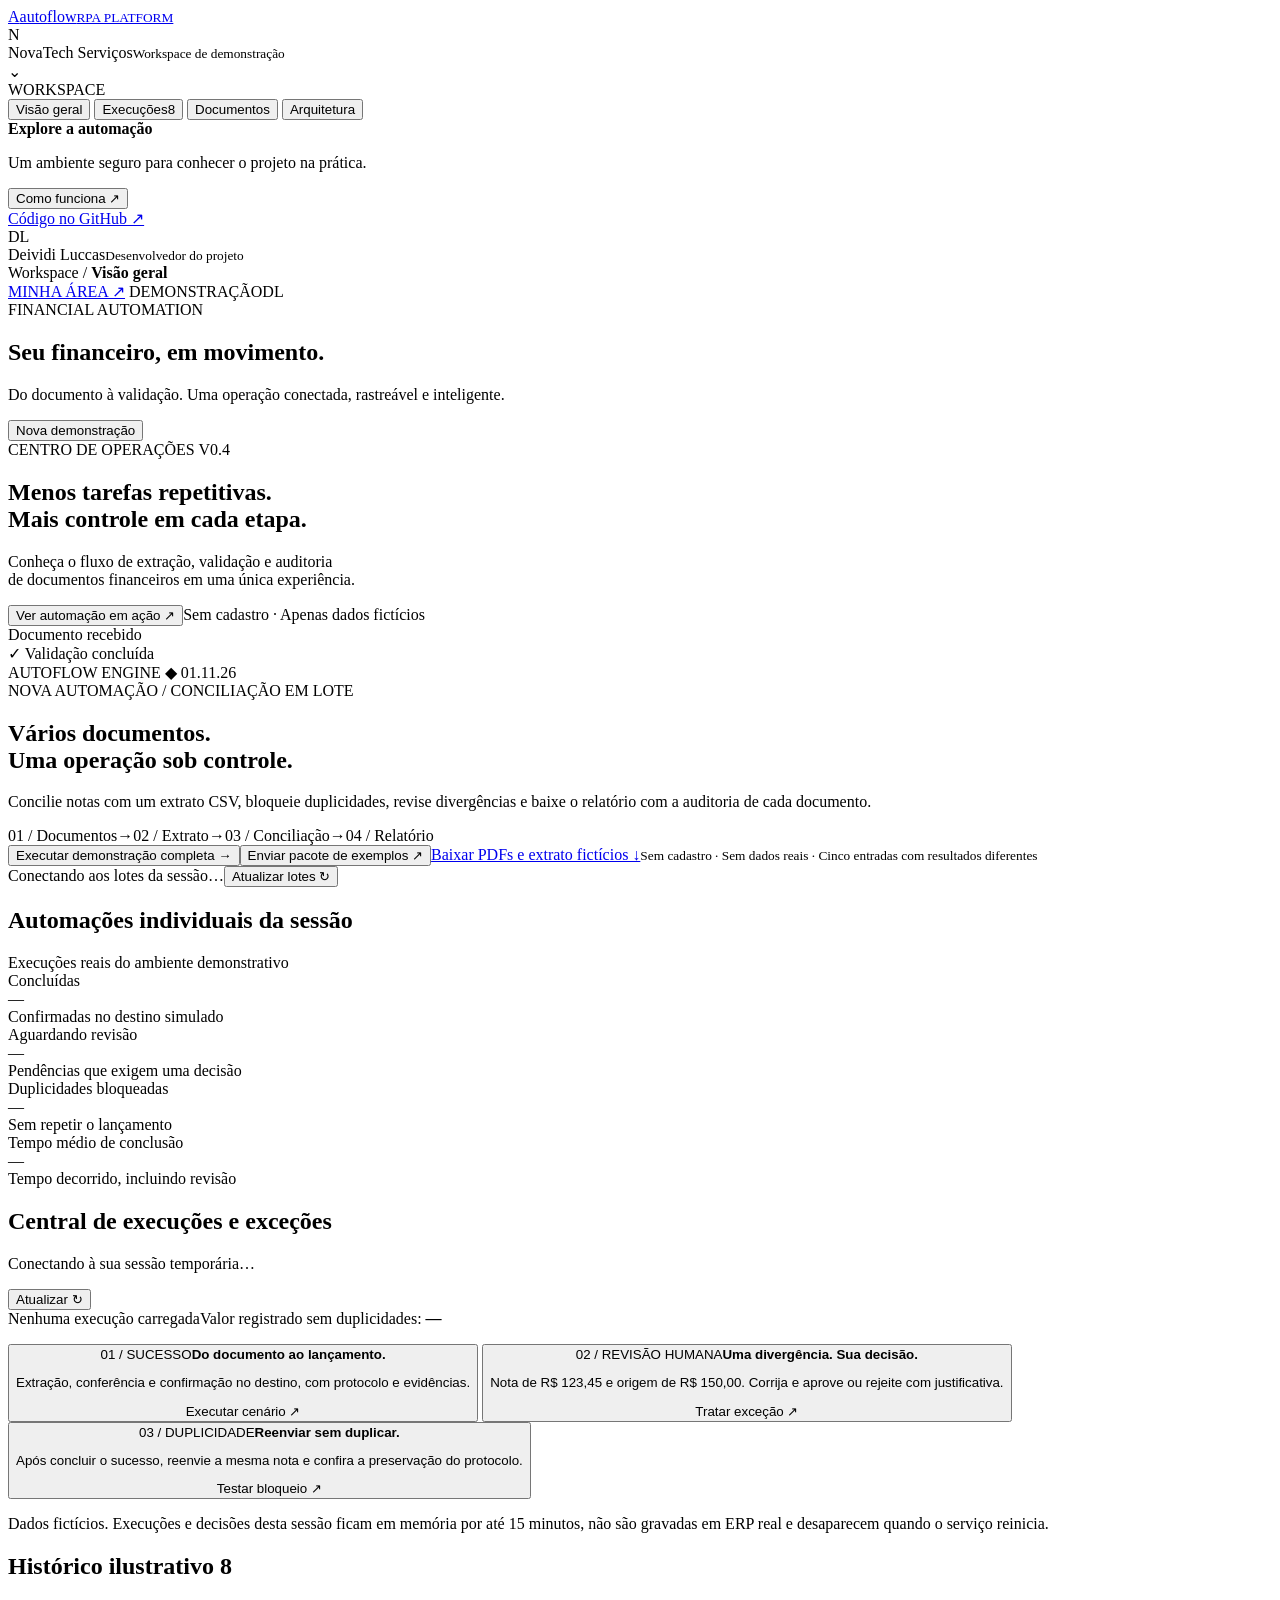
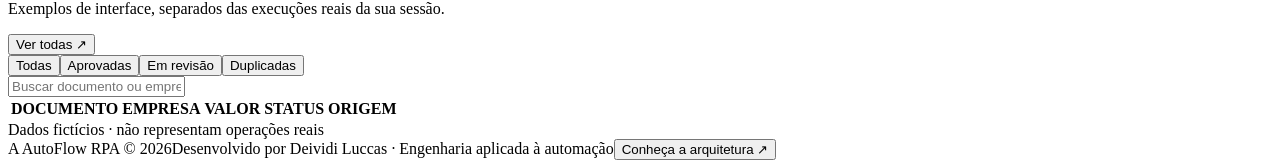
==== commit 42c49165: "Adiciona conciliação financeira em lote com revisão e relatórios" ====
--- a/backend/app/static/index.html
+++ b/backend/app/static/index.html
@@ -4,9 +4,10 @@
   <meta charset="UTF-8"><meta name="viewport" content="width=device-width,initial-scale=1">
   <title>AutoFlow RPA | Centro de operações</title>
   <meta name="description" content="Demonstração interativa do AutoFlow RPA: automação financeira, validação de documentos e auditoria.">
-  <link rel="stylesheet" href="/assets/style.css?v=operations-2">
-  <script src="/assets/app.js?v=operations-2" defer></script>
-  <script src="/assets/operations.js?v=operations-2" defer></script>
+  <link rel="stylesheet" href="/assets/style.css?v=batch-1"><link rel="stylesheet" href="/assets/batches.css?v=batch-1">
+  <script src="/assets/app.js?v=batch-1" defer></script>
+  <script src="/assets/operations.js?v=batch-1" defer></script>
+  <script src="/assets/batches.js?v=batch-1" defer></script>
 </head>
 <body>
 <div class="app-shell">
@@ -26,8 +27,13 @@
   <header class="topbar"><div class="breadcrumb">Workspace <span>/</span> <strong id="breadcrumb-name">Visão geral</strong></div><div class="topbar-right"><a href="/workspace" class="demo-badge">MINHA ÁREA ↗</a><span class="demo-badge"><i></i> DEMONSTRAÇÃO</span><a href="/docs" target="_blank" rel="noopener" class="icon-link" aria-label="Documentação da API"><span data-icon="code"></span></a><span class="top-avatar">DL</span></div></header>
   <div class="content">
     <section class="page-heading"><div><div class="eyebrow"><span></span> FINANCIAL AUTOMATION</div><h1 id="page-title">Seu financeiro, em movimento.</h1><p>Do documento à validação. Uma operação conectada, rastreável e inteligente.</p></div><button class="primary-button" id="new-execution"><span data-icon="plus"></span>Nova demonstração</button></section>
-    <section class="hero-panel" id="hero-panel"><div class="hero-copy"><div class="hero-kicker"><span class="live-dot"></span> CENTRO DE OPERAÇÕES <span class="version">V0.3</span></div><h2>Menos tarefas repetitivas.<br><span>Mais controle em cada etapa.</span></h2><p>Conheça o fluxo de extração, validação e auditoria<br class="desktop-break"> de documentos financeiros em uma única experiência.</p><div class="hero-actions"><button id="hero-start">Ver automação em ação <span>↗</span></button><span class="hero-note">Sem cadastro · Apenas dados fictícios</span></div></div><div class="orbital-art" aria-hidden="true"><div class="orbit orbit-one"></div><div class="orbit orbit-two"></div><div class="orbit orbit-three"></div><div class="orbit-cross"></div><div class="core"><span data-icon="bolt"></span></div><div class="orbit-tag tag-one"><span data-icon="file"></span> Documento recebido <i></i></div><div class="orbit-tag tag-two"><span class="check-mini">✓</span> Validação concluída</div><div class="orbit-coordinate">AUTOFLOW ENGINE <span>◆</span> 01.11.26</div><div class="spark spark-one"></div><div class="spark spark-two"></div></div></section>
-    <div class="section-top"><h2>Resultados da sua sessão</h2><span class="muted-label">Execuções reais do ambiente demonstrativo</span></div>
+    <section class="hero-panel" id="hero-panel"><div class="hero-copy"><div class="hero-kicker"><span class="live-dot"></span> CENTRO DE OPERAÇÕES <span class="version">V0.4</span></div><h2>Menos tarefas repetitivas.<br><span>Mais controle em cada etapa.</span></h2><p>Conheça o fluxo de extração, validação e auditoria<br class="desktop-break"> de documentos financeiros em uma única experiência.</p><div class="hero-actions"><button id="hero-start">Ver automação em ação <span>↗</span></button><span class="hero-note">Sem cadastro · Apenas dados fictícios</span></div></div><div class="orbital-art" aria-hidden="true"><div class="orbit orbit-one"></div><div class="orbit orbit-two"></div><div class="orbit orbit-three"></div><div class="orbit-cross"></div><div class="core"><span data-icon="bolt"></span></div><div class="orbit-tag tag-one"><span data-icon="file"></span> Documento recebido <i></i></div><div class="orbit-tag tag-two"><span class="check-mini">✓</span> Validação concluída</div><div class="orbit-coordinate">AUTOFLOW ENGINE <span>◆</span> 01.11.26</div><div class="spark spark-one"></div><div class="spark spark-two"></div></div></section>
+    <section class="panel batch-launch" aria-labelledby="batch-launch-title">
+      <div class="batch-launch-copy"><span class="eyebrow">NOVA AUTOMAÇÃO / CONCILIAÇÃO EM LOTE</span><h2 id="batch-launch-title">Vários documentos.<br>Uma operação sob controle.</h2><p>Concilie notas com um extrato CSV, bloqueie duplicidades, revise divergências e baixe o relatório com a auditoria de cada documento.</p><div class="batch-flow"><span>01 / Documentos</span><b>→</b><span>02 / Extrato</span><b>→</b><span>03 / Conciliação</span><b>→</b><span>04 / Relatório</span></div></div>
+      <div class="batch-launch-actions"><button type="button" class="primary-button" id="batch-example">Executar demonstração completa →</button><button type="button" class="text-button" id="batch-open-upload">Enviar pacote de exemplos ↗</button><a class="text-button" href="/demo/batches/samples.zip" download>Baixar PDFs e extrato fictícios ↓</a><small>Sem cadastro · Sem dados reais · Cinco entradas com resultados diferentes</small></div>
+      <div class="batch-session-line"><span id="batch-budget">Conectando aos lotes da sessão…</span><button type="button" class="text-button" id="batch-refresh">Atualizar lotes ↻</button></div><p class="operation-error" id="batch-launch-error" role="status"></p><div id="batch-history" class="batch-history" aria-live="polite"></div>
+    </section>
+    <div class="section-top"><h2>Automações individuais da sessão</h2><span class="muted-label">Execuções reais do ambiente demonstrativo</span></div>
     <section class="metrics" aria-label="Indicadores da sessão atual">
       <article class="metric-card"><div class="metric-label">Concluídas<span class="metric-icon cyan" data-icon="file"></span></div><div class="metric-value" id="session-completed">—</div><div class="metric-bottom">Confirmadas no destino simulado</div></article>
       <article class="metric-card"><div class="metric-label">Aguardando revisão<span class="metric-icon orange" data-icon="scan"></span></div><div class="metric-value" id="session-review">—</div><div class="metric-bottom">Pendências que exigem uma decisão</div></article>
@@ -53,11 +59,18 @@
 <dialog id="upload-dialog"><div class="dialog-header"><div><span class="eyebrow">EXPERIMENTE O AUTOFLOW</span><h2>Do PDF à validação.</h2></div><button class="close-button" aria-label="Fechar" data-close="upload-dialog">✕</button></div><p class="dialog-description">Baixe o documento fictício e envie-o abaixo. A extração usa o backend real; o resultado fica somente nesta sessão do navegador.</p><a class="sample-link" href="/demo/sample" download><span data-icon="file"></span><div>Nota fiscal de demonstração<small>PDF · NovaTech · R$ 123,45</small></div><span>Baixar exemplo ↓</span></a><label class="dropzone" id="dropzone"><input type="file" id="pdf-input" accept="application/pdf"><span class="upload-glyph" data-icon="upload"></span><strong>Clique ou arraste o PDF de exemplo</strong><small>Somente o documento fornecido · até 64 KB</small></label><div id="upload-result" aria-live="polite"></div><p class="privacy-note"><span data-icon="lock"></span>Nenhuma chave de API é exposta. Não envie documentos reais.</p></dialog>
 <dialog id="details-dialog"><div class="dialog-header"><div><span class="eyebrow">RASTREABILIDADE</span><h2 id="detail-title"></h2></div><button class="close-button" aria-label="Fechar" data-close="details-dialog">✕</button></div><div id="detail-content"></div></dialog>
 <dialog id="architecture-dialog"><div class="dialog-header"><div><span class="eyebrow">POR TRÁS DA EXPERIÊNCIA</span><h2>Construído para automatizar.</h2></div><button class="close-button" aria-label="Fechar" data-close="architecture-dialog">✕</button></div><p class="dialog-description">Projeto de portfólio independente, com empresas e documentos fictícios. A interface desta versão é servida pelo FastAPI.</p><div class="architecture-flow"><span>Interface web</span><b>→</b><span>FastAPI</span><b>→</b><span>PostgreSQL</span></div><div class="architecture-cards"><article><span data-icon="shield"></span><h3>Consistência</h3><p>Transações, restrições únicas e validações determinísticas.</p></article><article><span data-icon="activity"></span><h3>Processamento assíncrono</h3><p>Celery + Redis no projeto completo. Desativados nesta hospedagem gratuita.</p></article><article><span data-icon="code"></span><h3>Qualidade verificável</h3><p>Testes de integração e concorrência no PostgreSQL, CI e deploy após aprovação.</p></article></div><div class="scope-note"><strong>Escopo da demonstração</strong><p>Os indicadores e a central de execuções refletem a sessão temporária no backend. O histórico ilustrativo é separado. Há revisão humana com auditoria, confirmação de lançamento e bloqueio de duplicidade nos adaptadores simulados. O robô Playwright roda localmente e no CI; OCR e IA continuam como evoluções futuras.</p></div><a class="primary-button architecture-source" href="https://github.com/DeividiLuccasdev/autoflow-rpa" target="_blank" rel="noopener">Ver código no GitHub ↗</a></dialog>
-<dialog id="automation-dialog" class="automation-dialog"><div class="dialog-header"><div><span class="eyebrow">AUTOMAÇÃO EM AÇÃO</span><h2>Uma nota. Dois sistemas.</h2></div><button class="close-button" aria-label="Fechar" data-close="automation-dialog">✕</button></div><p class="dialog-description">O backend executa cada etapa: lê o PDF de exemplo, consulta a origem, confere valores, registra no destino e confirma o resultado.</p><div class="system-grid"><article><span class="system-label">01 / SISTEMA DE ORIGEM</span><h3>NovaTech ERP</h3><small id="source-order">Conta a pagar CP-2026-0042</small><strong id="source-amount">R$ 123,45</strong><span class="system-state" id="source-state">Aguardando consulta</span></article><div class="system-arrow">→</div><article><span class="system-label">02 / SISTEMA DE DESTINO</span><h3>Orbit Finance</h3><small>Lançamentos desta sessão</small><strong id="target-count">0 registros</strong><span class="system-state" id="target-state">Aguardando automação</span></article></div><p class="scenario-selected">Cenário: <strong id="selected-scenario">Sucesso</strong></p><div id="automation-steps" class="automation-steps"></div><div id="automation-summary" aria-live="polite"></div><form id="review-form" class="review-form" hidden>
+<dialog id="automation-dialog" class="automation-dialog"><div class="dialog-header"><div><span class="eyebrow">AUTOMAÇÃO EM AÇÃO</span><h2>Uma nota. Dois sistemas.</h2></div><button class="close-button" aria-label="Fechar" data-close="automation-dialog">✕</button></div><p class="dialog-description">O backend executa cada etapa: lê o PDF de exemplo, consulta a origem, confere valores, registra no destino e confirma o resultado.</p><div class="system-grid"><article><span class="system-label">01 / SISTEMA DE ORIGEM</span><h3>NovaTech ERP</h3><small id="source-order">Conta a pagar CP-2026-0042</small><strong id="source-amount">R$ 123,45</strong><span class="system-state" id="source-state">Aguardando consulta</span></article><div class="system-arrow">→</div><article><span class="system-label">02 / SISTEMA DE DESTINO</span><h3>Orbit Finance</h3><small>Lançamentos desta nota</small><strong id="target-count">0 registros</strong><span class="system-state" id="target-state">Aguardando automação</span></article></div><p class="scenario-selected">Cenário: <strong id="selected-scenario">Sucesso</strong></p><div id="automation-steps" class="automation-steps"></div><div id="automation-summary" aria-live="polite"></div><form id="review-form" class="review-form" hidden>
       <h3>Revisar divergência de valores</h3><p id="review-comparison"></p>
       <label for="review-amount">Valor corrigido no sistema de origem (R$)</label><input id="review-amount" type="number" min="0.01" max="9999999999.99" step="0.01" required>
       <label for="review-reason">Justificativa da decisão</label><textarea id="review-reason" minlength="10" maxlength="300" required placeholder="Descreva a conferência realizada e o motivo da decisão."></textarea>
       <div class="review-actions"><button type="submit" class="primary-button">Corrigir e aprovar →</button><button type="button" class="reject-button" id="review-reject">Rejeitar documento</button></div><p class="operation-error" id="review-error" role="status"></p>
     </form><div id="review-audit" aria-live="polite"></div><button type="button" class="text-button" id="download-evidence" hidden>Baixar auditoria da execução ↓</button><button class="primary-button automation-start" id="automation-start">Iniciar automação →</button><p class="privacy-note">Sistemas simulados · Estado temporário por até 15 minutos · Sem pagamentos reais</p></dialog>
+<dialog id="batch-dialog" class="batch-dialog"><div class="dialog-header"><div><span class="eyebrow" id="batch-run-id">CONCILIAÇÃO EM LOTE</span><h2 id="batch-result-title">Processando lote</h2></div><button type="button" class="close-button" aria-label="Fechar lote" data-close="batch-dialog">✕</button></div>
+  <p class="dialog-description">Cada documento é extraído, comparado com o extrato e tratado individualmente pelo backend. O destino é simulado; nenhuma operação financeira real é realizada.</p><div class="batch-progress-line"><span id="batch-progress-text" aria-live="polite"></span><strong>Valor confirmado: <span id="batch-amount">R$ 0,00</span></strong></div><progress id="batch-progress" value="0" max="5" aria-label="Documentos processados"></progress>
+  <div class="batch-metrics" id="batch-metrics"></div><div id="batch-items"></div><p class="session-scope" id="batch-orphans"></p><p class="operation-error" id="batch-error" role="status"></p><button type="button" class="primary-button automation-start" id="batch-resume">Retomar processamento →</button><div class="batch-report-actions"><button type="button" class="primary-button" id="batch-report-csv">Baixar relatório CSV ↓</button><button type="button" class="text-button" id="batch-report-json">Baixar auditoria JSON ↓</button></div><p class="privacy-note">Estado temporário por até 15 minutos. PDFs fictícios, origem CSV e lançamentos em adaptador simulado.</p>
+</dialog>
+<dialog id="batch-upload-dialog"><div class="dialog-header"><div><span class="eyebrow">ENVIO EM LOTE</span><h2>Concilie seu pacote de exemplos.</h2></div><button type="button" class="close-button" aria-label="Fechar envio em lote" data-close="batch-upload-dialog">✕</button></div><p class="dialog-description">Baixe e extraia o pacote de exemplos. Selecione os PDFs e o arquivo extrato.csv. O extrator aceita apenas os documentos fictícios fornecidos. Não envie documentos reais.</p><a class="sample-link" href="/demo/batches/samples.zip" download>Baixar pacote com quatro PDFs e extrato CSV ↓</a><form id="batch-upload-form" class="batch-upload-form"><label for="batch-files">PDFs de demonstração (1 a 6 arquivos)</label><input type="file" id="batch-files" accept="application/pdf" multiple required><label for="batch-statement">Extrato CSV em UTF-8</label><input type="file" id="batch-statement" accept=".csv,text/csv" required><small>Até 100 KB no total. CSV: cnpj,numero,serie,valor; valores com ponto e duas casas decimais.</small><p id="batch-upload-error" class="operation-error" role="status"></p><button type="submit" class="primary-button automation-start" id="batch-upload-submit">Enviar e conciliar →</button></form></dialog>
+<dialog id="batch-item-dialog"><div class="dialog-header"><div><span class="eyebrow">EVIDÊNCIAS DO DOCUMENTO</span><h2 id="batch-item-title"></h2></div><button type="button" class="close-button" aria-label="Fechar documento do lote" data-close="batch-item-dialog">✕</button></div><p id="batch-item-facts" class="dialog-description"></p><div id="batch-item-events"></div><form id="batch-review-form" class="review-form" hidden><h3>Decisão sobre a pendência</h3><p id="batch-review-note"></p><label id="batch-review-amount-label" for="batch-review-amount">Valor corrigido na origem simulada (R$)</label><input type="number" id="batch-review-amount" min="0.01" step="0.01"><label for="batch-review-reason">Justificativa da decisão</label><textarea id="batch-review-reason" minlength="10" maxlength="300" required placeholder="Descreva a conferência realizada."></textarea><div class="review-actions"><button type="submit" class="primary-button" id="batch-review-approve">Corrigir e confirmar →</button><button type="button" class="reject-button" id="batch-review-reject">Rejeitar documento</button></div><p id="batch-review-error" class="operation-error" role="status"></p></form></dialog>
+
 <div id="toast" role="status"></div>
 </body></html>
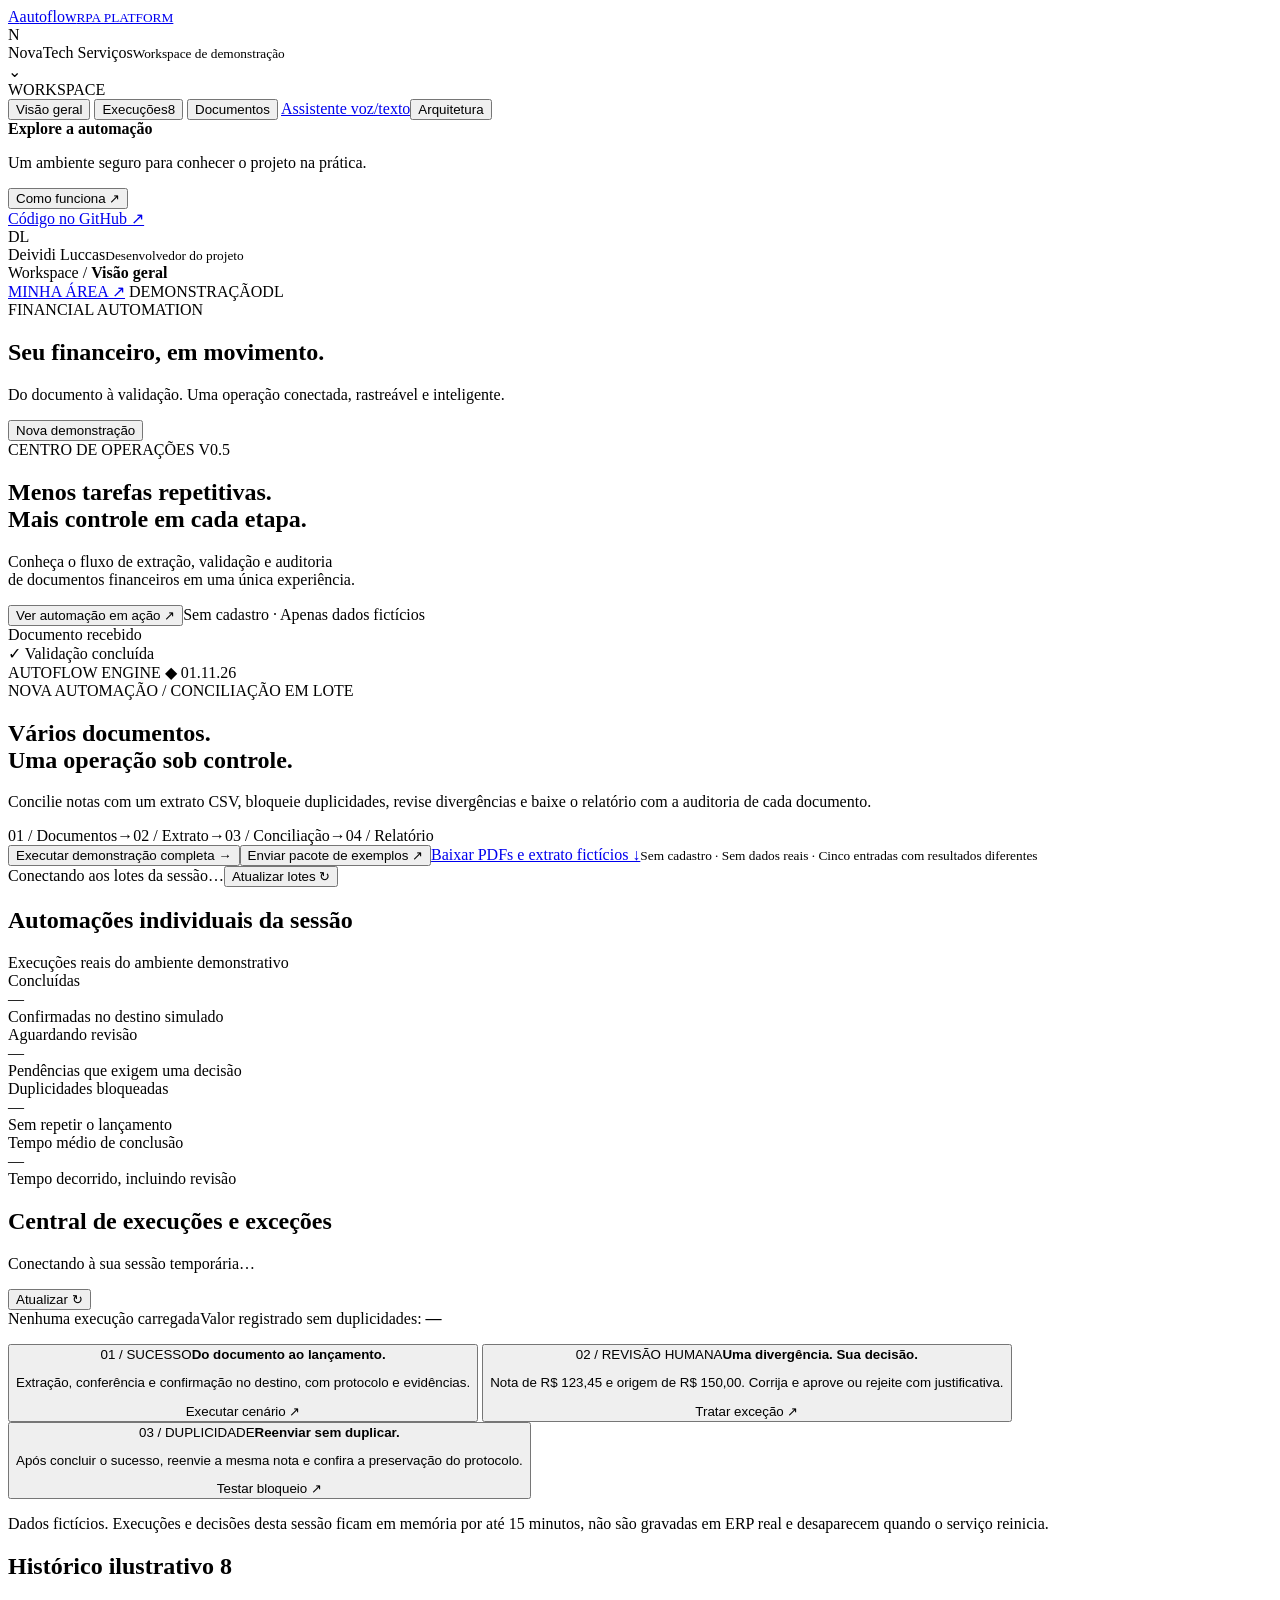
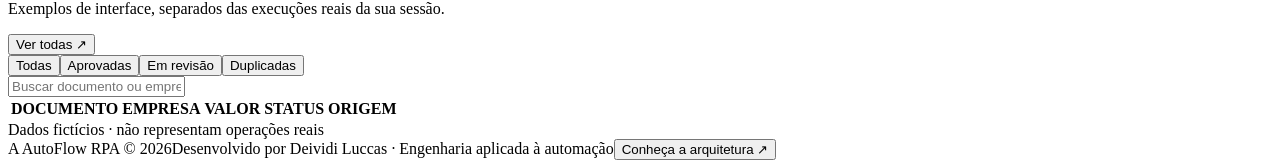
==== commit b95e68fb: "Adiciona assistente demonstrativo com R.E., voz, texto e controle de acesso" ====
--- a/backend/app/static/index.html
+++ b/backend/app/static/index.html
@@ -19,7 +19,7 @@
     <button class="nav-item active" data-view="overview"><span data-icon="dashboard"></span>Visão geral<span class="nav-active-dot"></span></button>
     <button class="nav-item" data-view="history"><span data-icon="activity"></span>Execuções<span class="nav-count">8</span></button>
     <button class="nav-item" id="nav-documents"><span data-icon="file"></span>Documentos</button>
-    <button class="nav-item" id="nav-architecture"><span data-icon="layers"></span>Arquitetura</button>
+    <a class="nav-item" href="/assistente"><span data-icon="activity"></span>Assistente voz/texto</a><button class="nav-item" id="nav-architecture"><span data-icon="layers"></span>Arquitetura</button>
   </nav>
   <div class="sidebar-bottom"><div class="demo-card"><span class="tiny-orbit"></span><strong>Explore a automação</strong><p>Um ambiente seguro para conhecer o projeto na prática.</p><button id="tour-button">Como funciona <span>↗</span></button></div><a class="source-link" href="https://github.com/DeividiLuccasdev/autoflow-rpa" target="_blank" rel="noopener"><span data-icon="code"></span>Código no GitHub ↗</a><div class="profile"><span class="profile-avatar">DL</span><div>Deividi Luccas<small>Desenvolvedor do projeto</small></div></div></div>
 </aside>
@@ -27,7 +27,7 @@
   <header class="topbar"><div class="breadcrumb">Workspace <span>/</span> <strong id="breadcrumb-name">Visão geral</strong></div><div class="topbar-right"><a href="/workspace" class="demo-badge">MINHA ÁREA ↗</a><span class="demo-badge"><i></i> DEMONSTRAÇÃO</span><a href="/docs" target="_blank" rel="noopener" class="icon-link" aria-label="Documentação da API"><span data-icon="code"></span></a><span class="top-avatar">DL</span></div></header>
   <div class="content">
     <section class="page-heading"><div><div class="eyebrow"><span></span> FINANCIAL AUTOMATION</div><h1 id="page-title">Seu financeiro, em movimento.</h1><p>Do documento à validação. Uma operação conectada, rastreável e inteligente.</p></div><button class="primary-button" id="new-execution"><span data-icon="plus"></span>Nova demonstração</button></section>
-    <section class="hero-panel" id="hero-panel"><div class="hero-copy"><div class="hero-kicker"><span class="live-dot"></span> CENTRO DE OPERAÇÕES <span class="version">V0.4</span></div><h2>Menos tarefas repetitivas.<br><span>Mais controle em cada etapa.</span></h2><p>Conheça o fluxo de extração, validação e auditoria<br class="desktop-break"> de documentos financeiros em uma única experiência.</p><div class="hero-actions"><button id="hero-start">Ver automação em ação <span>↗</span></button><span class="hero-note">Sem cadastro · Apenas dados fictícios</span></div></div><div class="orbital-art" aria-hidden="true"><div class="orbit orbit-one"></div><div class="orbit orbit-two"></div><div class="orbit orbit-three"></div><div class="orbit-cross"></div><div class="core"><span data-icon="bolt"></span></div><div class="orbit-tag tag-one"><span data-icon="file"></span> Documento recebido <i></i></div><div class="orbit-tag tag-two"><span class="check-mini">✓</span> Validação concluída</div><div class="orbit-coordinate">AUTOFLOW ENGINE <span>◆</span> 01.11.26</div><div class="spark spark-one"></div><div class="spark spark-two"></div></div></section>
+    <section class="hero-panel" id="hero-panel"><div class="hero-copy"><div class="hero-kicker"><span class="live-dot"></span> CENTRO DE OPERAÇÕES <span class="version">V0.5</span></div><h2>Menos tarefas repetitivas.<br><span>Mais controle em cada etapa.</span></h2><p>Conheça o fluxo de extração, validação e auditoria<br class="desktop-break"> de documentos financeiros em uma única experiência.</p><div class="hero-actions"><button id="hero-start">Ver automação em ação <span>↗</span></button><span class="hero-note">Sem cadastro · Apenas dados fictícios</span></div></div><div class="orbital-art" aria-hidden="true"><div class="orbit orbit-one"></div><div class="orbit orbit-two"></div><div class="orbit orbit-three"></div><div class="orbit-cross"></div><div class="core"><span data-icon="bolt"></span></div><div class="orbit-tag tag-one"><span data-icon="file"></span> Documento recebido <i></i></div><div class="orbit-tag tag-two"><span class="check-mini">✓</span> Validação concluída</div><div class="orbit-coordinate">AUTOFLOW ENGINE <span>◆</span> 01.11.26</div><div class="spark spark-one"></div><div class="spark spark-two"></div></div></section>
     <section class="panel batch-launch" aria-labelledby="batch-launch-title">
       <div class="batch-launch-copy"><span class="eyebrow">NOVA AUTOMAÇÃO / CONCILIAÇÃO EM LOTE</span><h2 id="batch-launch-title">Vários documentos.<br>Uma operação sob controle.</h2><p>Concilie notas com um extrato CSV, bloqueie duplicidades, revise divergências e baixe o relatório com a auditoria de cada documento.</p><div class="batch-flow"><span>01 / Documentos</span><b>→</b><span>02 / Extrato</span><b>→</b><span>03 / Conciliação</span><b>→</b><span>04 / Relatório</span></div></div>
       <div class="batch-launch-actions"><button type="button" class="primary-button" id="batch-example">Executar demonstração completa →</button><button type="button" class="text-button" id="batch-open-upload">Enviar pacote de exemplos ↗</button><a class="text-button" href="/demo/batches/samples.zip" download>Baixar PDFs e extrato fictícios ↓</a><small>Sem cadastro · Sem dados reais · Cinco entradas com resultados diferentes</small></div>
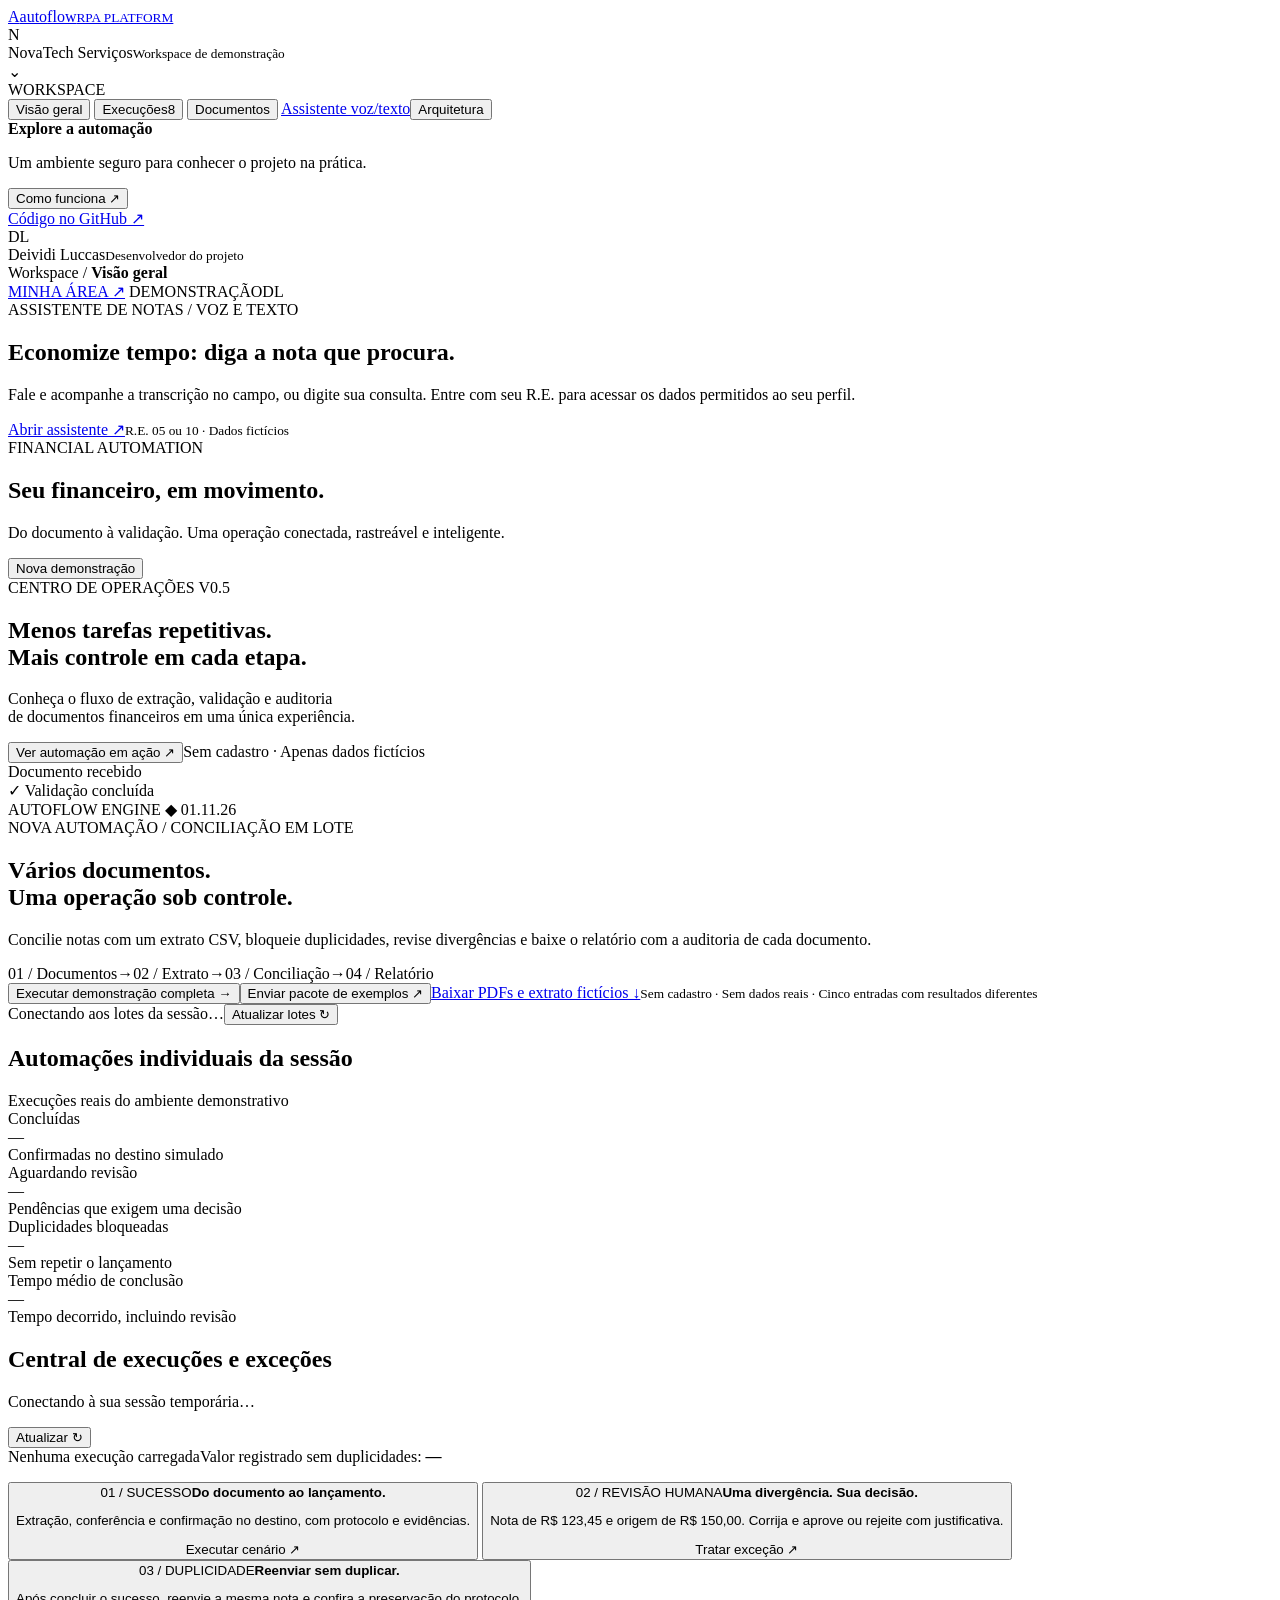
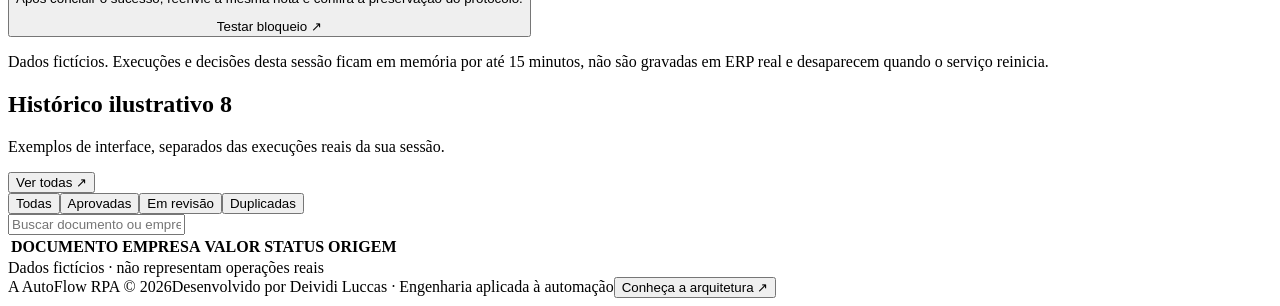
==== commit 4bb56da0: "Corrige transcrição ao vivo e destaca assistente no topo" ====
--- a/backend/app/static/index.html
+++ b/backend/app/static/index.html
@@ -4,7 +4,7 @@
   <meta charset="UTF-8"><meta name="viewport" content="width=device-width,initial-scale=1">
   <title>AutoFlow RPA | Centro de operações</title>
   <meta name="description" content="Demonstração interativa do AutoFlow RPA: automação financeira, validação de documentos e auditoria.">
-  <link rel="stylesheet" href="/assets/style.css?v=batch-1"><link rel="stylesheet" href="/assets/batches.css?v=batch-1">
+  <link rel="stylesheet" href="/assets/style.css?v=batch-1"><link rel="stylesheet" href="/assets/batches.css?v=batch-1"><link rel="stylesheet" href="/assets/assistant-launch.css?v=1">
   <script src="/assets/app.js?v=batch-1" defer></script>
   <script src="/assets/operations.js?v=batch-1" defer></script>
   <script src="/assets/batches.js?v=batch-1" defer></script>
@@ -26,6 +26,7 @@
 <main>
   <header class="topbar"><div class="breadcrumb">Workspace <span>/</span> <strong id="breadcrumb-name">Visão geral</strong></div><div class="topbar-right"><a href="/workspace" class="demo-badge">MINHA ÁREA ↗</a><span class="demo-badge"><i></i> DEMONSTRAÇÃO</span><a href="/docs" target="_blank" rel="noopener" class="icon-link" aria-label="Documentação da API"><span data-icon="code"></span></a><span class="top-avatar">DL</span></div></header>
   <div class="content">
+    <section class="assistant-launch" aria-labelledby="assistant-launch-title"><div><div class="eyebrow">ASSISTENTE DE NOTAS / VOZ E TEXTO</div><h2 id="assistant-launch-title">Economize tempo: diga a nota que procura.</h2><p>Fale e acompanhe a transcrição no campo, ou digite sua consulta. Entre com seu R.E. para acessar os dados permitidos ao seu perfil.</p></div><div class="assistant-launch-actions"><a href="/assistente">Abrir assistente <span aria-hidden="true">↗</span></a><small>R.E. 05 ou 10 · Dados fictícios</small></div></section>
     <section class="page-heading"><div><div class="eyebrow"><span></span> FINANCIAL AUTOMATION</div><h1 id="page-title">Seu financeiro, em movimento.</h1><p>Do documento à validação. Uma operação conectada, rastreável e inteligente.</p></div><button class="primary-button" id="new-execution"><span data-icon="plus"></span>Nova demonstração</button></section>
     <section class="hero-panel" id="hero-panel"><div class="hero-copy"><div class="hero-kicker"><span class="live-dot"></span> CENTRO DE OPERAÇÕES <span class="version">V0.5</span></div><h2>Menos tarefas repetitivas.<br><span>Mais controle em cada etapa.</span></h2><p>Conheça o fluxo de extração, validação e auditoria<br class="desktop-break"> de documentos financeiros em uma única experiência.</p><div class="hero-actions"><button id="hero-start">Ver automação em ação <span>↗</span></button><span class="hero-note">Sem cadastro · Apenas dados fictícios</span></div></div><div class="orbital-art" aria-hidden="true"><div class="orbit orbit-one"></div><div class="orbit orbit-two"></div><div class="orbit orbit-three"></div><div class="orbit-cross"></div><div class="core"><span data-icon="bolt"></span></div><div class="orbit-tag tag-one"><span data-icon="file"></span> Documento recebido <i></i></div><div class="orbit-tag tag-two"><span class="check-mini">✓</span> Validação concluída</div><div class="orbit-coordinate">AUTOFLOW ENGINE <span>◆</span> 01.11.26</div><div class="spark spark-one"></div><div class="spark spark-two"></div></div></section>
     <section class="panel batch-launch" aria-labelledby="batch-launch-title">
